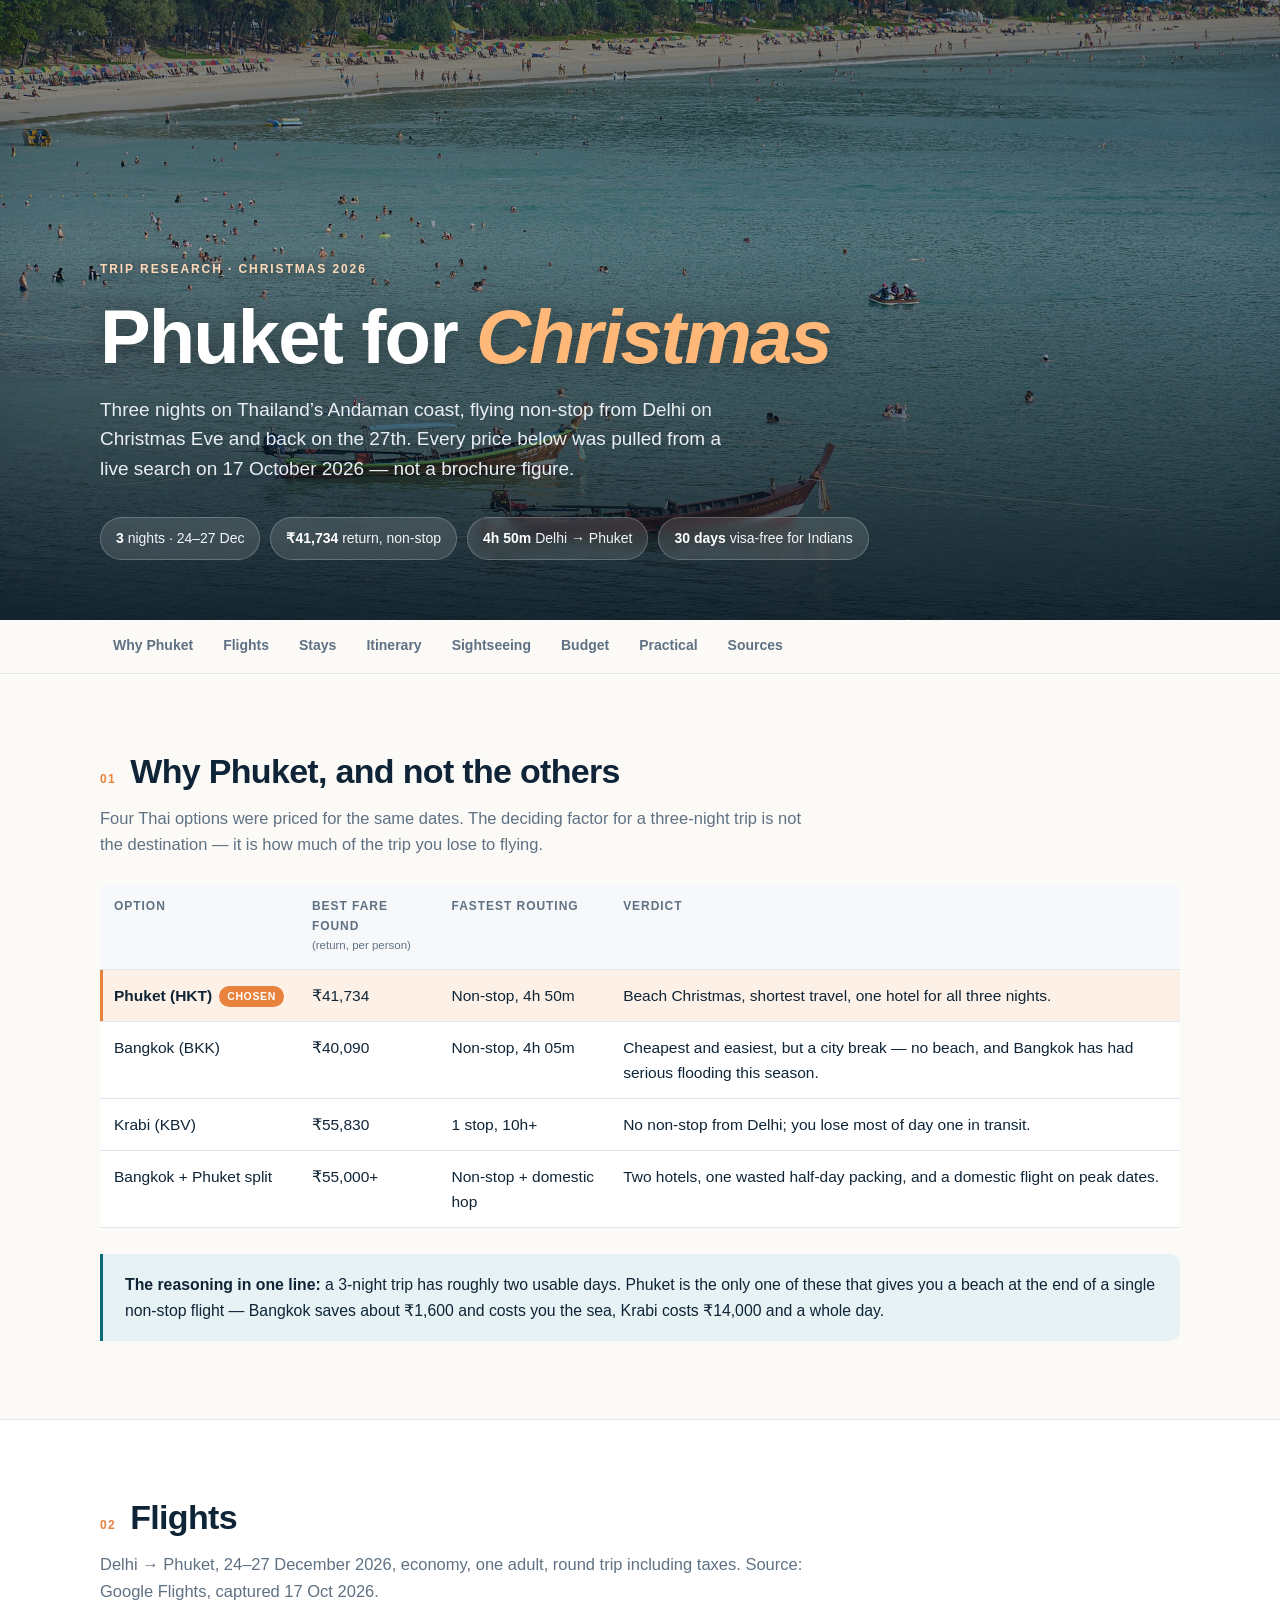
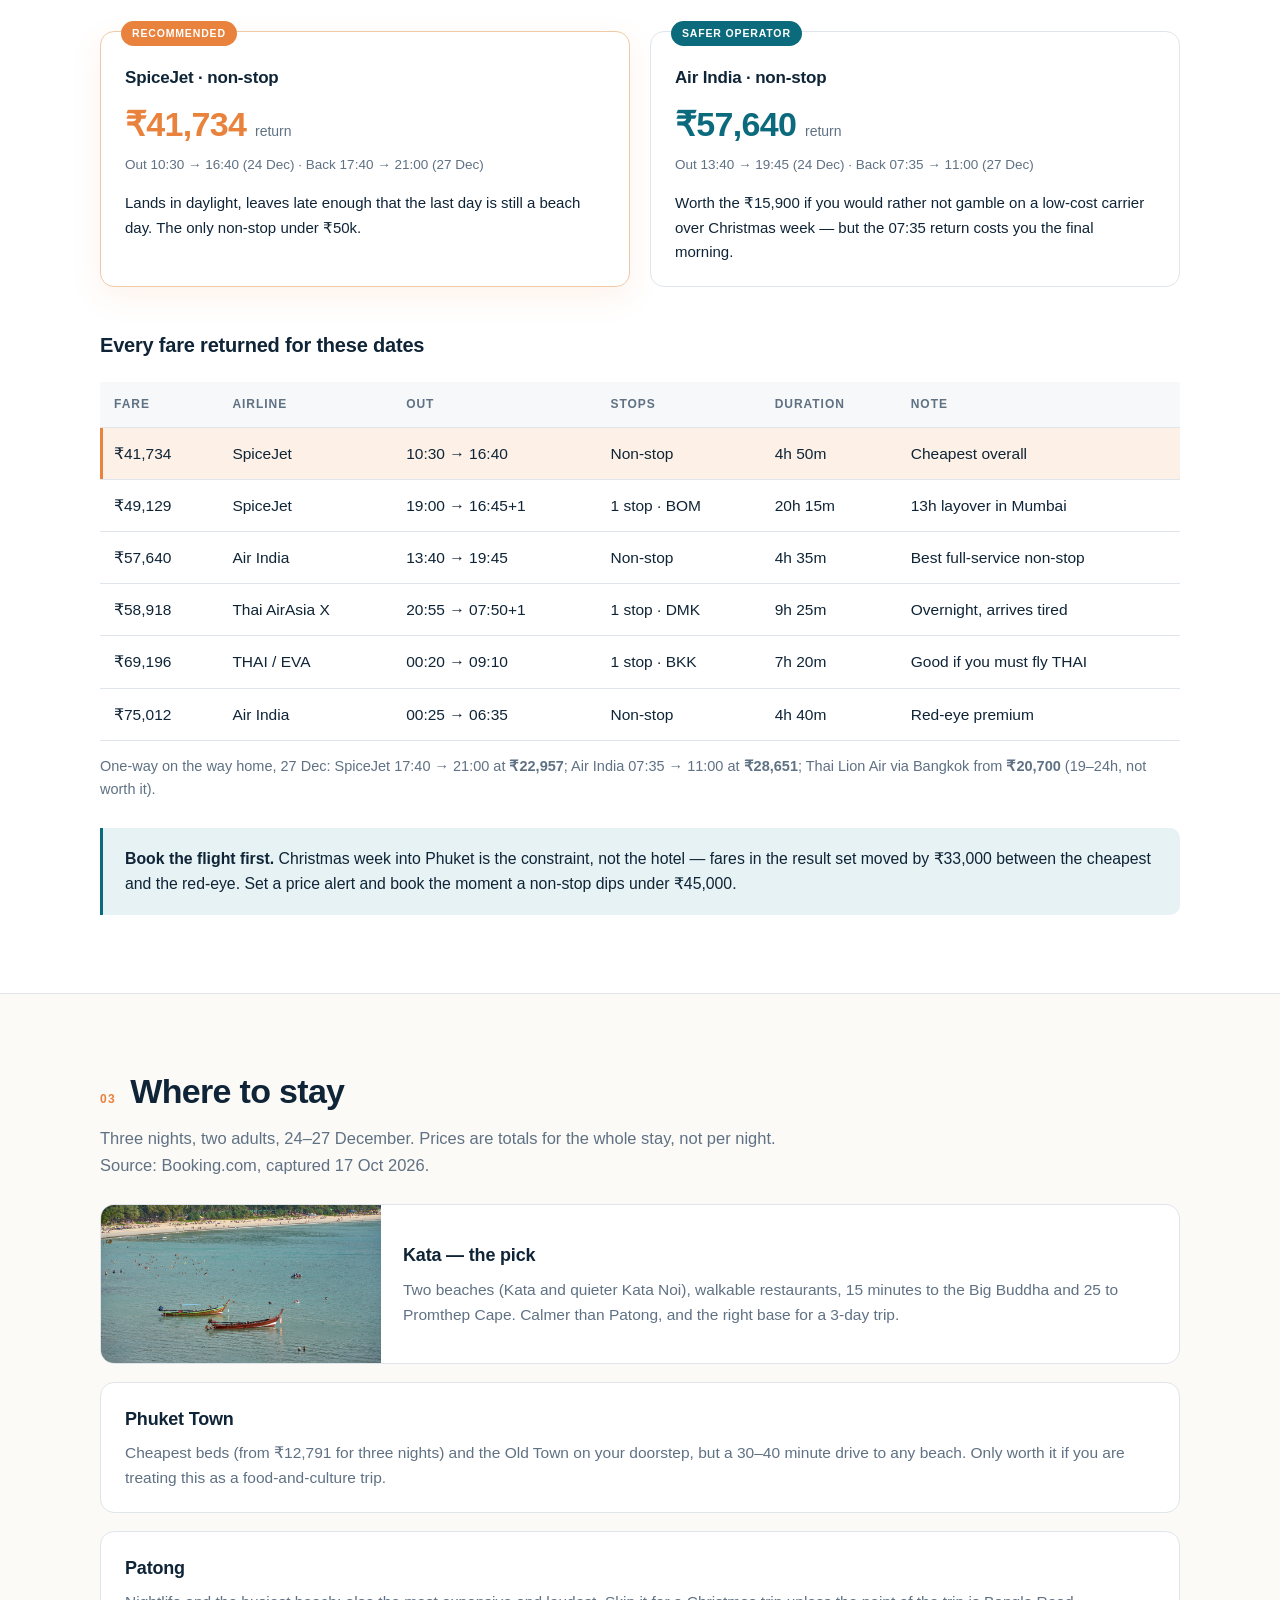
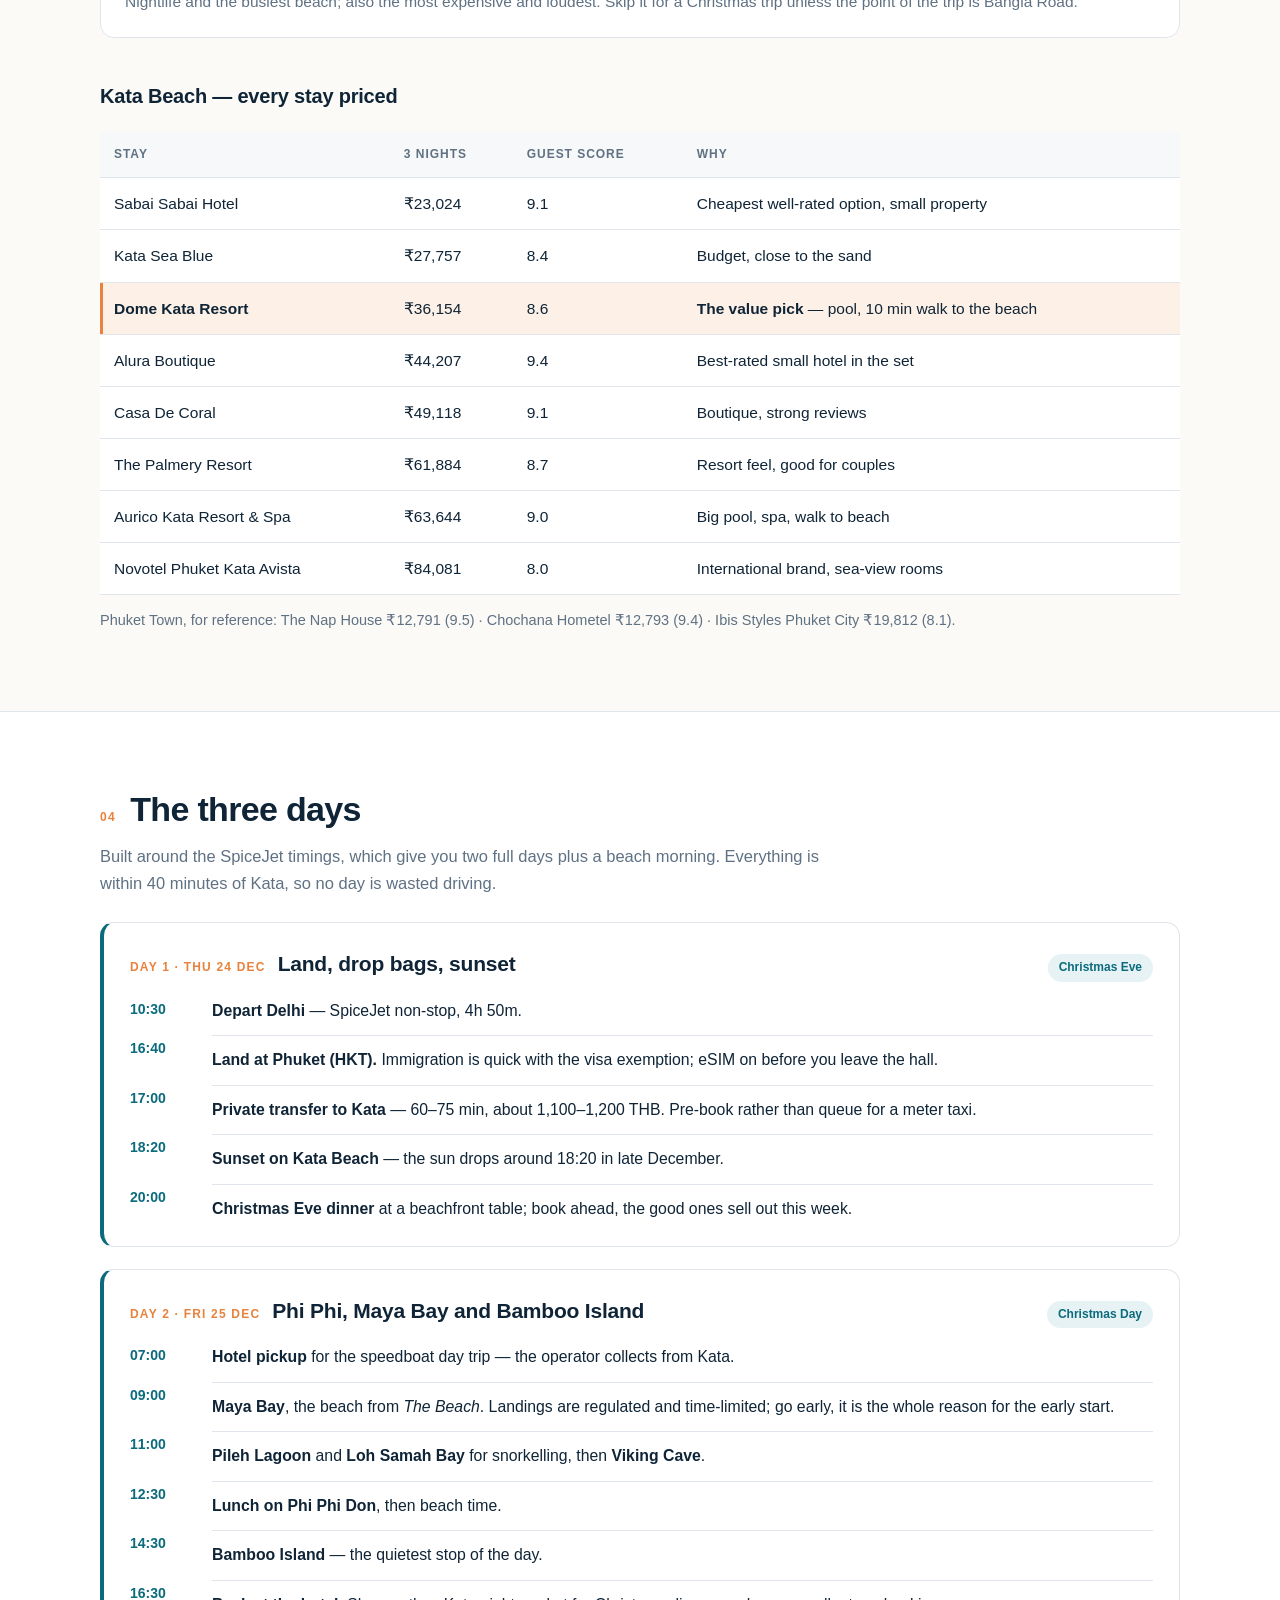
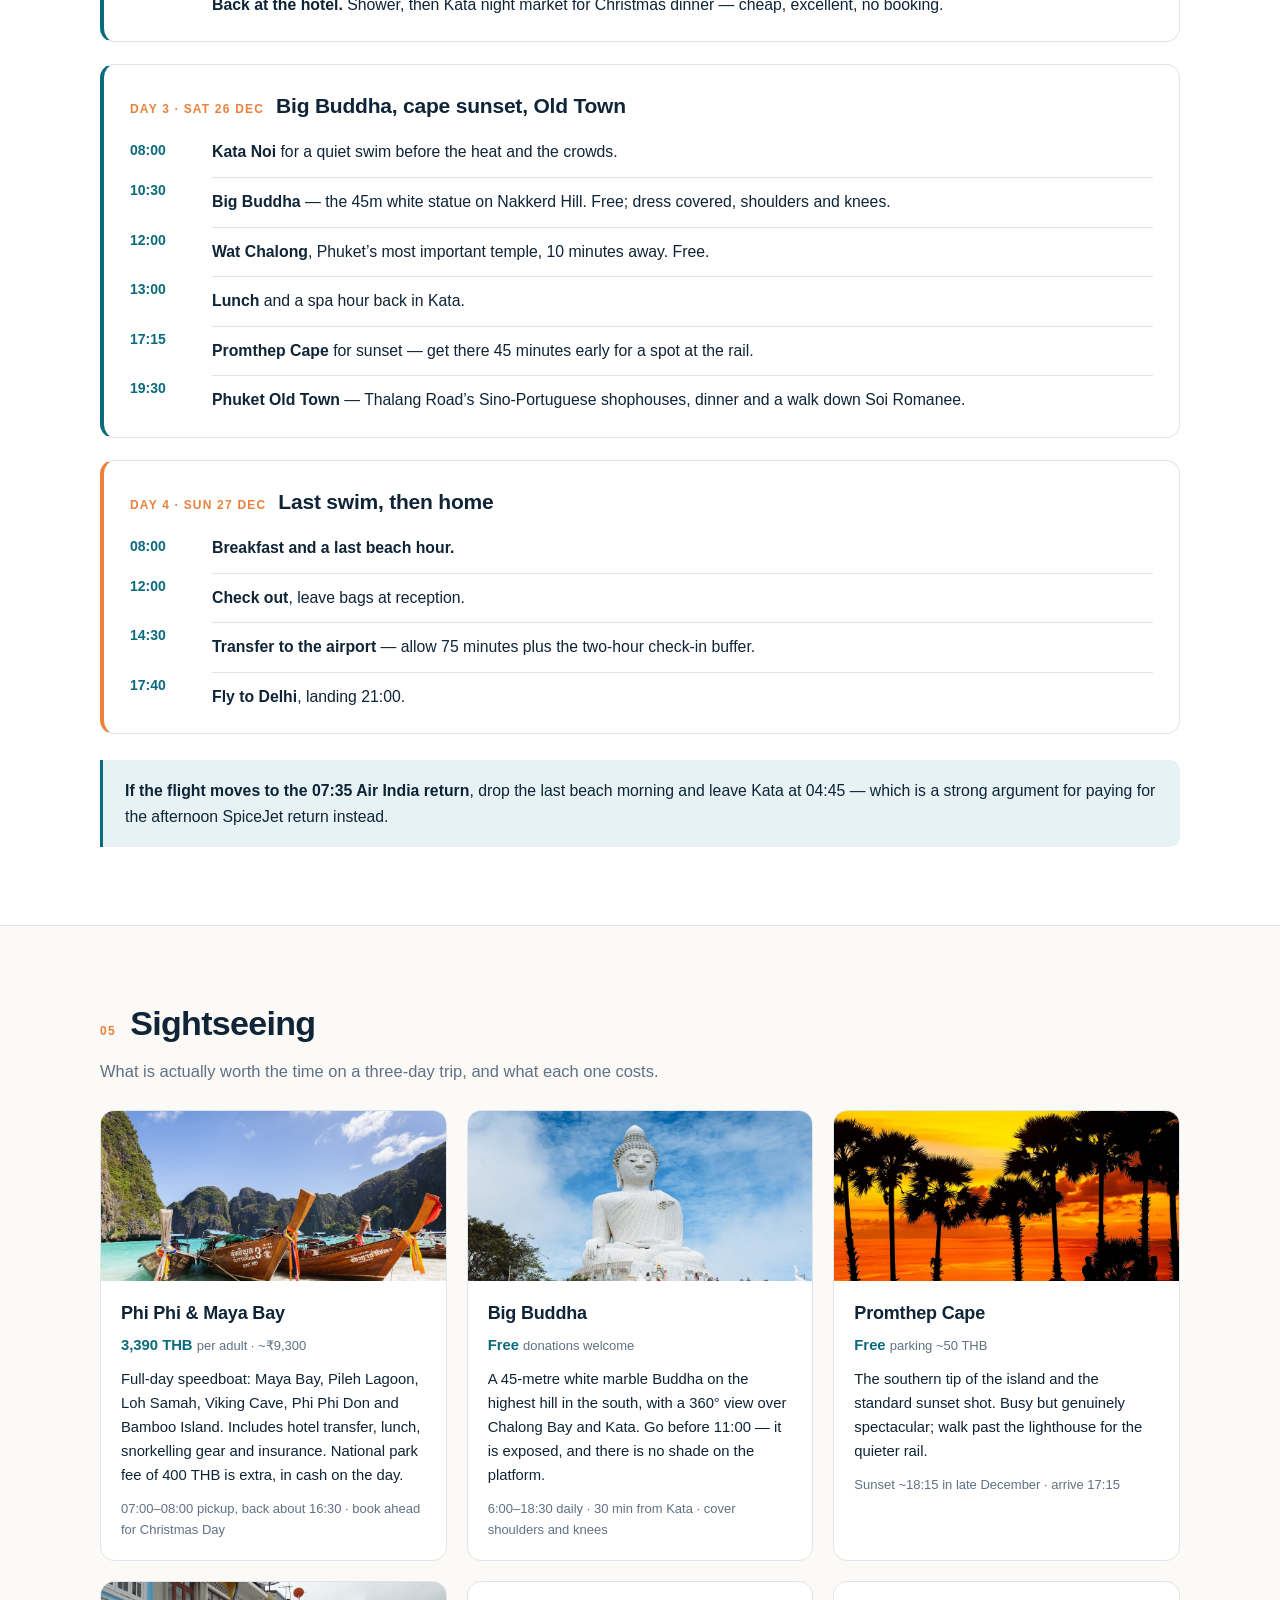
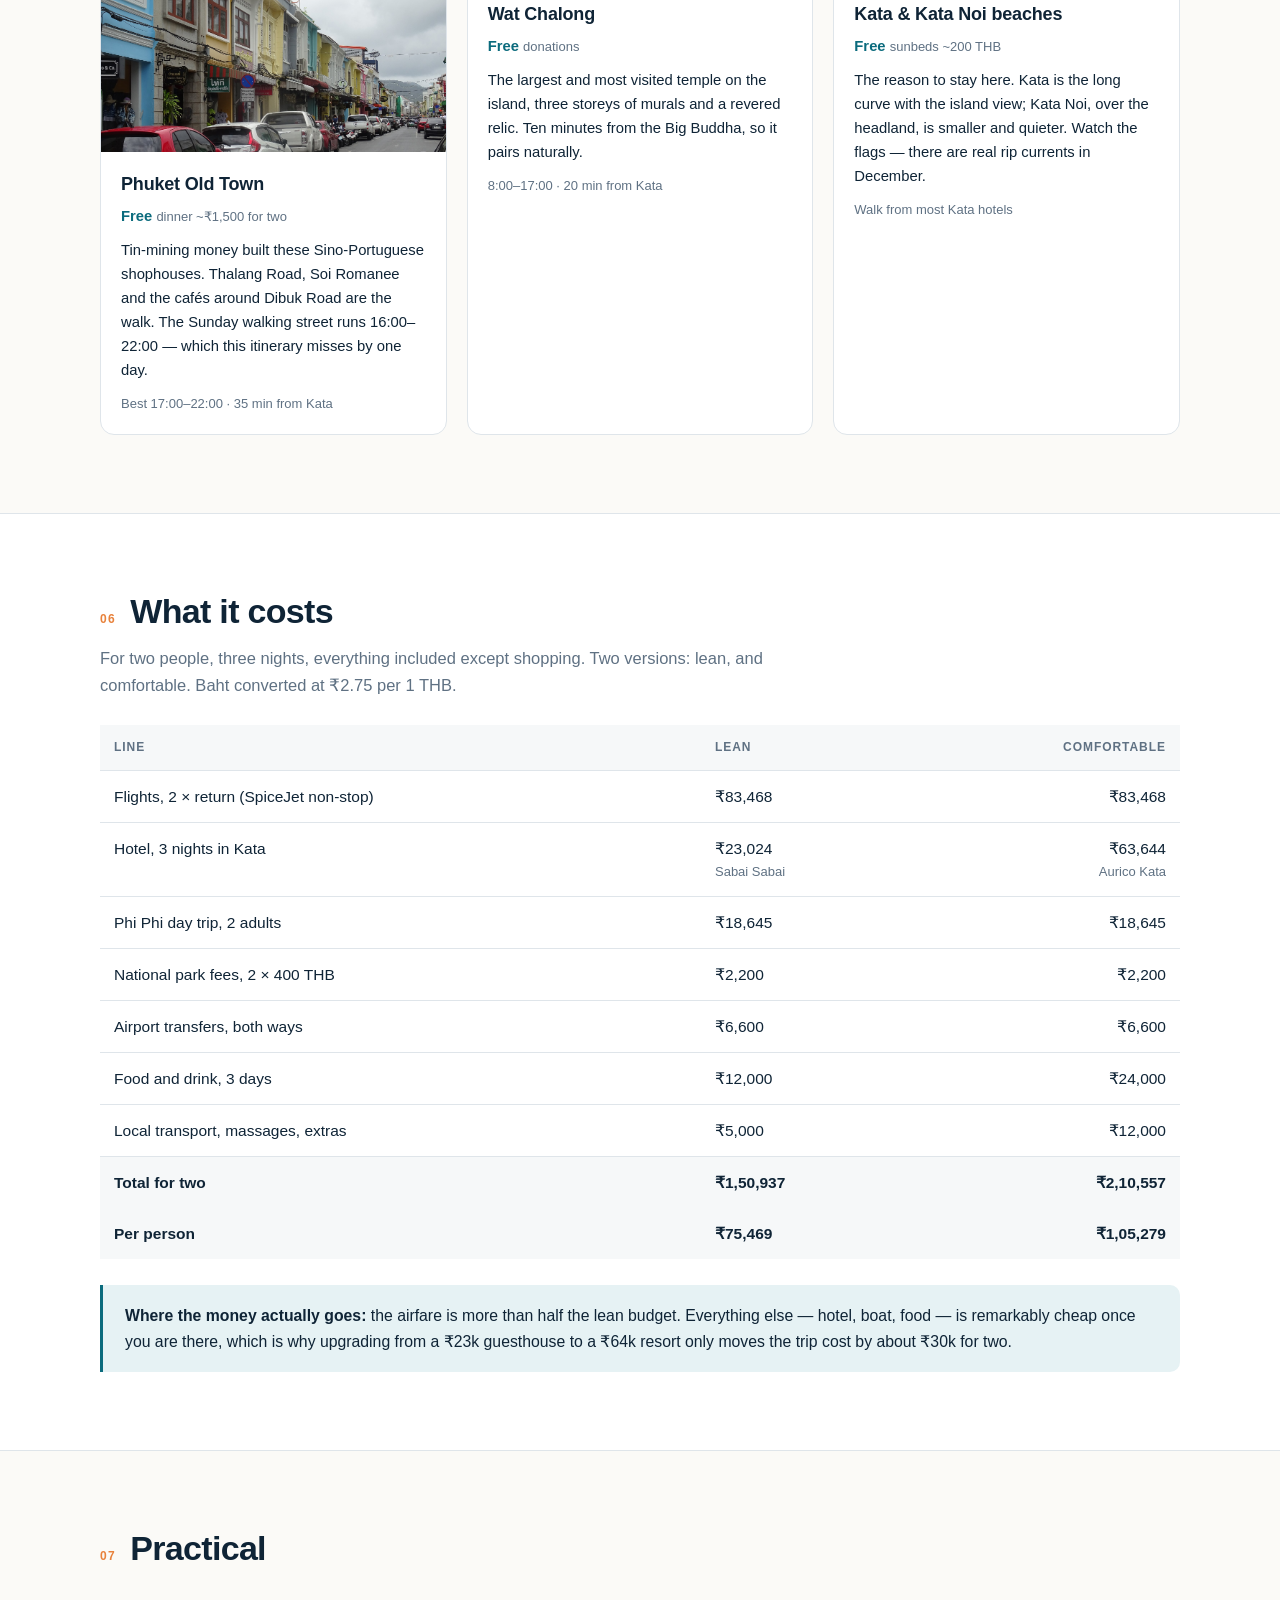
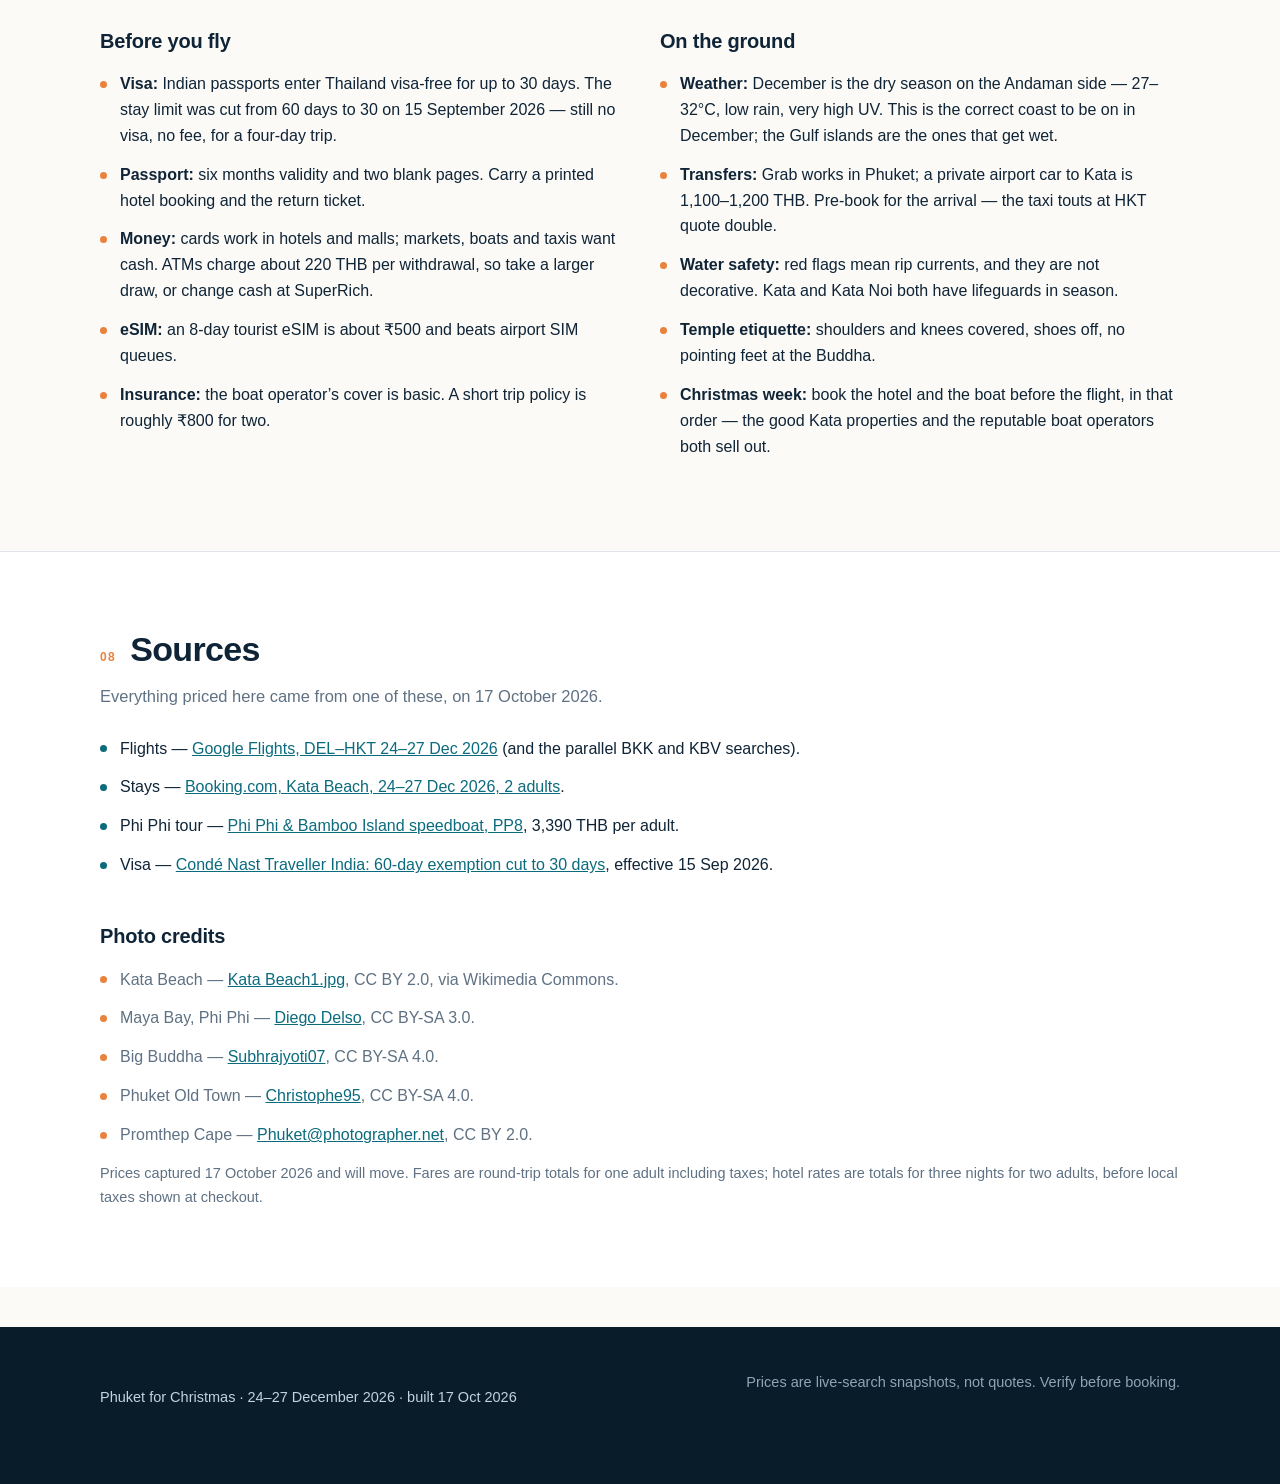
==== index.html @ 9a1f1c53 "Phuket Christmas 2026: itinerary, flights, stays, budget" ====
<!DOCTYPE html>
<html lang="en">
<head>
<meta charset="utf-8" />
<meta name="viewport" content="width=device-width, initial-scale=1" />
<title>Phuket for Christmas &middot; 24&ndash;27 Dec 2026 &middot; from Delhi</title>
<meta name="description" content="A researched 3-night Phuket Christmas trip from Delhi: live flight and hotel prices, a day-by-day itinerary, sightseeing, a real budget and the practical bits." />
<meta property="og:title" content="Phuket for Christmas — 24–27 Dec 2026, from Delhi" />
<meta property="og:description" content="Non-stop flights from ₹41,734, Kata Beach stays from ₹23,024, a 3-day itinerary and a full budget." />
<meta property="og:image" content="images/hero-kata.jpg" />
<meta property="og:type" content="article" />
<link rel="stylesheet" href="styles.css" />
<link rel="icon" href="data:image/svg+xml,<svg xmlns='http://www.w3.org/2000/svg' viewBox='0 0 100 100'><text y='.9em' font-size='90'>&#127796;</text></svg>" />
</head>
<body>

<header class="hero">
  <div class="hero-media">
    <img src="images/hero-kata.jpg" alt="Kata Beach, Phuket, seen from above with longtail boats in turquoise water" />
  </div>
  <div class="wrap hero-inner">
    <p class="eyebrow">Trip research &middot; Christmas 2026</p>
    <h1>Phuket for <em>Christmas</em></h1>
    <p class="lede">
      Three nights on Thailand&rsquo;s Andaman coast, flying non-stop from Delhi on Christmas Eve and back on the 27th.
      Every price below was pulled from a live search on 17&nbsp;October&nbsp;2026 &mdash; not a brochure figure.
    </p>
    <ul class="facts">
      <li><b>3</b> nights &middot; 24&ndash;27 Dec</li>
      <li><b>&#8377;41,734</b> return, non-stop</li>
      <li><b>4h 50m</b> Delhi &rarr; Phuket</li>
      <li><b>30 days</b> visa-free for Indians</li>
    </ul>
  </div>
</header>

<nav class="toc">
  <div class="wrap">
    <a href="#why">Why Phuket</a>
    <a href="#flights">Flights</a>
    <a href="#stays">Stays</a>
    <a href="#itinerary">Itinerary</a>
    <a href="#sights">Sightseeing</a>
    <a href="#budget">Budget</a>
    <a href="#practical">Practical</a>
    <a href="#sources">Sources</a>
  </div>
</nav>

<main>

<!-- 01 WHY -->
<section id="why">
  <div class="wrap">
    <h2><span class="num">01</span> Why Phuket, and not the others</h2>
    <p class="sec-note">
      Four Thai options were priced for the same dates. The deciding factor for a three-night trip is not the
      destination &mdash; it is how much of the trip you lose to flying.
    </p>

    <div class="table-scroll">
      <table class="compare">
        <thead>
          <tr><th>Option</th><th>Best fare found<br><span>(return, per person)</span></th><th>Fastest routing</th><th>Verdict</th></tr>
        </thead>
        <tbody>
          <tr class="pick">
            <td><b>Phuket (HKT)</b><span class="tag">Chosen</span></td>
            <td>&#8377;41,734</td>
            <td>Non-stop, 4h 50m</td>
            <td>Beach Christmas, shortest travel, one hotel for all three nights.</td>
          </tr>
          <tr>
            <td>Bangkok (BKK)</td>
            <td>&#8377;40,090</td>
            <td>Non-stop, 4h 05m</td>
            <td>Cheapest and easiest, but a city break &mdash; no beach, and Bangkok has had serious flooding this season.</td>
          </tr>
          <tr>
            <td>Krabi (KBV)</td>
            <td>&#8377;55,830</td>
            <td>1 stop, 10h+</td>
            <td>No non-stop from Delhi; you lose most of day one in transit.</td>
          </tr>
          <tr>
            <td>Bangkok + Phuket split</td>
            <td>&#8377;55,000+</td>
            <td>Non-stop + domestic hop</td>
            <td>Two hotels, one wasted half-day packing, and a domestic flight on peak dates.</td>
          </tr>
        </tbody>
      </table>
    </div>

    <div class="callout">
      <b>The reasoning in one line:</b> a 3-night trip has roughly two usable days. Phuket is the only one of these
      that gives you a beach at the end of a single non-stop flight &mdash; Bangkok saves about &#8377;1,600 and costs you the sea,
      Krabi costs &#8377;14,000 and a whole day.
    </div>
  </div>
</section>

<!-- 02 FLIGHTS -->
<section id="flights" class="alt">
  <div class="wrap">
    <h2><span class="num">02</span> Flights</h2>
    <p class="sec-note">
      Delhi &rarr; Phuket, 24&ndash;27 December 2026, economy, one adult, round trip including taxes.
      Source: Google Flights, captured 17 Oct 2026.
    </p>

    <div class="picks">
      <article class="pick-card best">
        <span class="badge">Recommended</span>
        <h3>SpiceJet &middot; non-stop</h3>
        <p class="price">&#8377;41,734 <span>return</span></p>
        <p class="fine">Out 10:30 &rarr; 16:40 (24 Dec) &middot; Back 17:40 &rarr; 21:00 (27 Dec)</p>
        <p>Lands in daylight, leaves late enough that the last day is still a beach day. The only non-stop under &#8377;50k.</p>
      </article>
      <article class="pick-card">
        <span class="badge quiet">Safer operator</span>
        <h3>Air India &middot; non-stop</h3>
        <p class="price">&#8377;57,640 <span>return</span></p>
        <p class="fine">Out 13:40 &rarr; 19:45 (24 Dec) &middot; Back 07:35 &rarr; 11:00 (27 Dec)</p>
        <p>Worth the &#8377;15,900 if you would rather not gamble on a low-cost carrier over Christmas week &mdash; but the 07:35 return costs you the final morning.</p>
      </article>
    </div>

    <h3>Every fare returned for these dates</h3>
    <div class="table-scroll">
      <table>
        <thead>
          <tr><th>Fare</th><th>Airline</th><th>Out</th><th>Stops</th><th>Duration</th><th>Note</th></tr>
        </thead>
        <tbody>
          <tr class="pick"><td>&#8377;41,734</td><td>SpiceJet</td><td>10:30 &rarr; 16:40</td><td>Non-stop</td><td>4h 50m</td><td>Cheapest overall</td></tr>
          <tr><td>&#8377;49,129</td><td>SpiceJet</td><td>19:00 &rarr; 16:45+1</td><td>1 stop &middot; BOM</td><td>20h 15m</td><td>13h layover in Mumbai</td></tr>
          <tr><td>&#8377;57,640</td><td>Air India</td><td>13:40 &rarr; 19:45</td><td>Non-stop</td><td>4h 35m</td><td>Best full-service non-stop</td></tr>
          <tr><td>&#8377;58,918</td><td>Thai AirAsia X</td><td>20:55 &rarr; 07:50+1</td><td>1 stop &middot; DMK</td><td>9h 25m</td><td>Overnight, arrives tired</td></tr>
          <tr><td>&#8377;69,196</td><td>THAI / EVA</td><td>00:20 &rarr; 09:10</td><td>1 stop &middot; BKK</td><td>7h 20m</td><td>Good if you must fly THAI</td></tr>
          <tr><td>&#8377;75,012</td><td>Air India</td><td>00:25 &rarr; 06:35</td><td>Non-stop</td><td>4h 40m</td><td>Red-eye premium</td></tr>
        </tbody>
      </table>
    </div>

    <p class="meta">
      One-way on the way home, 27 Dec: SpiceJet 17:40 &rarr; 21:00 at <b>&#8377;22,957</b>; Air India 07:35 &rarr; 11:00 at
      <b>&#8377;28,651</b>; Thai Lion Air via Bangkok from <b>&#8377;20,700</b> (19&ndash;24h, not worth it).
    </p>

    <div class="callout">
      <b>Book the flight first.</b> Christmas week into Phuket is the constraint, not the hotel &mdash; fares in the
      result set moved by &#8377;33,000 between the cheapest and the red-eye. Set a price alert and book the moment a
      non-stop dips under &#8377;45,000.
    </div>
  </div>
</section>

<!-- 03 STAYS -->
<section id="stays">
  <div class="wrap">
    <h2><span class="num">03</span> Where to stay</h2>
    <p class="sec-note">
      Three nights, two adults, 24&ndash;27 December. Prices are totals for the whole stay, not per night.
      Source: Booking.com, captured 17 Oct 2026.
    </p>

    <div class="areas">
      <article class="area">
        <img src="images/kata-bay.jpg" alt="Kata Beach bay with longtail boats" />
        <div>
          <h3>Kata &mdash; the pick</h3>
          <p>Two beaches (Kata and quieter Kata Noi), walkable restaurants, 15 minutes to the Big Buddha and
            25 to Promthep Cape. Calmer than Patong, and the right base for a 3-day trip.</p>
        </div>
      </article>
      <article class="area">
        <div>
          <h3>Phuket Town</h3>
          <p>Cheapest beds (from &#8377;12,791 for three nights) and the Old Town on your doorstep, but a 30&ndash;40 minute
            drive to any beach. Only worth it if you are treating this as a food-and-culture trip.</p>
        </div>
      </article>
      <article class="area">
        <div>
          <h3>Patong</h3>
          <p>Nightlife and the busiest beach; also the most expensive and loudest. Skip it for a Christmas trip
            unless the point of the trip is Bangla Road.</p>
        </div>
      </article>
    </div>

    <h3>Kata Beach &mdash; every stay priced</h3>
    <div class="table-scroll">
      <table>
        <thead><tr><th>Stay</th><th>3 nights</th><th>Guest score</th><th>Why</th></tr></thead>
        <tbody>
          <tr><td>Sabai Sabai Hotel</td><td>&#8377;23,024</td><td>9.1</td><td>Cheapest well-rated option, small property</td></tr>
          <tr><td>Kata Sea Blue</td><td>&#8377;27,757</td><td>8.4</td><td>Budget, close to the sand</td></tr>
          <tr class="pick"><td><b>Dome Kata Resort</b></td><td>&#8377;36,154</td><td>8.6</td><td><b>The value pick</b> &mdash; pool, 10 min walk to the beach</td></tr>
          <tr><td>Alura Boutique</td><td>&#8377;44,207</td><td>9.4</td><td>Best-rated small hotel in the set</td></tr>
          <tr><td>Casa De Coral</td><td>&#8377;49,118</td><td>9.1</td><td>Boutique, strong reviews</td></tr>
          <tr><td>The Palmery Resort</td><td>&#8377;61,884</td><td>8.7</td><td>Resort feel, good for couples</td></tr>
          <tr><td>Aurico Kata Resort &amp; Spa</td><td>&#8377;63,644</td><td>9.0</td><td>Big pool, spa, walk to beach</td></tr>
          <tr><td>Novotel Phuket Kata Avista</td><td>&#8377;84,081</td><td>8.0</td><td>International brand, sea-view rooms</td></tr>
        </tbody>
      </table>
    </div>
    <p class="meta">
      Phuket Town, for reference: The Nap House &#8377;12,791 (9.5) &middot; Chochana Hometel &#8377;12,793 (9.4) &middot;
      Ibis Styles Phuket City &#8377;19,812 (8.1).
    </p>
  </div>
</section>

<!-- 04 ITINERARY -->
<section id="itinerary" class="alt">
  <div class="wrap">
    <h2><span class="num">04</span> The three days</h2>
    <p class="sec-note">
      Built around the SpiceJet timings, which give you two full days plus a beach morning. Everything is
      within 40 minutes of Kata, so no day is wasted driving.
    </p>

    <ol class="days">
      <li class="day">
        <div class="day-head">
          <span class="dow">Day 1 &middot; Thu 24 Dec</span>
          <h3>Land, drop bags, sunset</h3>
          <span class="pill">Christmas Eve</span>
        </div>
        <ul class="timeline">
          <li><time>10:30</time><div><b>Depart Delhi</b> &mdash; SpiceJet non-stop, 4h 50m.</div></li>
          <li><time>16:40</time><div><b>Land at Phuket (HKT).</b> Immigration is quick with the visa exemption; eSIM on before you leave the hall.</div></li>
          <li><time>17:00</time><div><b>Private transfer to Kata</b> &mdash; 60&ndash;75 min, about 1,100&ndash;1,200 THB. Pre-book rather than queue for a meter taxi.</div></li>
          <li><time>18:20</time><div><b>Sunset on Kata Beach</b> &mdash; the sun drops around 18:20 in late December.</div></li>
          <li><time>20:00</time><div><b>Christmas Eve dinner</b> at a beachfront table; book ahead, the good ones sell out this week.</div></li>
        </ul>
      </li>

      <li class="day">
        <div class="day-head">
          <span class="dow">Day 2 &middot; Fri 25 Dec</span>
          <h3>Phi Phi, Maya Bay and Bamboo Island</h3>
          <span class="pill">Christmas Day</span>
        </div>
        <ul class="timeline">
          <li><time>07:00</time><div><b>Hotel pickup</b> for the speedboat day trip &mdash; the operator collects from Kata.</div></li>
          <li><time>09:00</time><div><b>Maya Bay</b>, the beach from <i>The Beach</i>. Landings are regulated and time-limited; go early, it is the whole reason for the early start.</div></li>
          <li><time>11:00</time><div><b>Pileh Lagoon</b> and <b>Loh Samah Bay</b> for snorkelling, then <b>Viking Cave</b>.</div></li>
          <li><time>12:30</time><div><b>Lunch on Phi Phi Don</b>, then beach time.</div></li>
          <li><time>14:30</time><div><b>Bamboo Island</b> &mdash; the quietest stop of the day.</div></li>
          <li><time>16:30</time><div><b>Back at the hotel.</b> Shower, then Kata night market for Christmas dinner &mdash; cheap, excellent, no booking.</div></li>
        </ul>
      </li>

      <li class="day">
        <div class="day-head">
          <span class="dow">Day 3 &middot; Sat 26 Dec</span>
          <h3>Big Buddha, cape sunset, Old Town</h3>
        </div>
        <ul class="timeline">
          <li><time>08:00</time><div><b>Kata Noi</b> for a quiet swim before the heat and the crowds.</div></li>
          <li><time>10:30</time><div><b>Big Buddha</b> &mdash; the 45m white statue on Nakkerd Hill. Free; dress covered, shoulders and knees.</div></li>
          <li><time>12:00</time><div><b>Wat Chalong</b>, Phuket&rsquo;s most important temple, 10 minutes away. Free.</div></li>
          <li><time>13:00</time><div><b>Lunch</b> and a spa hour back in Kata.</div></li>
          <li><time>17:15</time><div><b>Promthep Cape</b> for sunset &mdash; get there 45 minutes early for a spot at the rail.</div></li>
          <li><time>19:30</time><div><b>Phuket Old Town</b> &mdash; Thalang Road&rsquo;s Sino-Portuguese shophouses, dinner and a walk down Soi Romanee.</div></li>
        </ul>
      </li>

      <li class="day last">
        <div class="day-head">
          <span class="dow">Day 4 &middot; Sun 27 Dec</span>
          <h3>Last swim, then home</h3>
        </div>
        <ul class="timeline">
          <li><time>08:00</time><div><b>Breakfast and a last beach hour.</b></div></li>
          <li><time>12:00</time><div><b>Check out</b>, leave bags at reception.</div></li>
          <li><time>14:30</time><div><b>Transfer to the airport</b> &mdash; allow 75 minutes plus the two-hour check-in buffer.</div></li>
          <li><time>17:40</time><div><b>Fly to Delhi</b>, landing 21:00.</div></li>
        </ul>
      </li>
    </ol>

    <div class="callout">
      <b>If the flight moves to the 07:35 Air India return</b>, drop the last beach morning and leave Kata at 04:45 &mdash;
      which is a strong argument for paying for the afternoon SpiceJet return instead.
    </div>
  </div>
</section>

<!-- 05 SIGHTS -->
<section id="sights">
  <div class="wrap">
    <h2><span class="num">05</span> Sightseeing</h2>
    <p class="sec-note">What is actually worth the time on a three-day trip, and what each one costs.</p>

    <div class="cards">
      <article class="card">
        <img src="images/phi-phi.jpg" alt="Longtail boats at Maya Bay, Phi Phi" />
        <div class="card-body">
          <h3>Phi Phi &amp; Maya Bay</h3>
          <p class="cost">3,390 THB <span>per adult &middot; ~&#8377;9,300</span></p>
          <p>Full-day speedboat: Maya Bay, Pileh Lagoon, Loh Samah, Viking Cave, Phi Phi Don and Bamboo Island.
            Includes hotel transfer, lunch, snorkelling gear and insurance. National park fee of 400 THB is extra,
            in cash on the day.</p>
          <p class="fine">07:00&ndash;08:00 pickup, back about 16:30 &middot; book ahead for Christmas Day</p>
        </div>
      </article>

      <article class="card">
        <img src="images/big-buddha.jpg" alt="The white Big Buddha statue above Phuket" />
        <div class="card-body">
          <h3>Big Buddha</h3>
          <p class="cost">Free <span>donations welcome</span></p>
          <p>A 45-metre white marble Buddha on the highest hill in the south, with a 360&deg; view over Chalong Bay
            and Kata. Go before 11:00 &mdash; it is exposed, and there is no shade on the platform.</p>
          <p class="fine">6:00&ndash;18:30 daily &middot; 30 min from Kata &middot; cover shoulders and knees</p>
        </div>
      </article>

      <article class="card">
        <img src="images/promthep.jpg" alt="Sunset silhouettes at Promthep Cape" />
        <div class="card-body">
          <h3>Promthep Cape</h3>
          <p class="cost">Free <span>parking ~50 THB</span></p>
          <p>The southern tip of the island and the standard sunset shot. Busy but genuinely spectacular;
            walk past the lighthouse for the quieter rail.</p>
          <p class="fine">Sunset ~18:15 in late December &middot; arrive 17:15</p>
        </div>
      </article>

      <article class="card">
        <img src="images/old-town.jpg" alt="Sino-Portuguese shophouses on Thalang Road, Phuket Old Town" />
        <div class="card-body">
          <h3>Phuket Old Town</h3>
          <p class="cost">Free <span>dinner ~&#8377;1,500 for two</span></p>
          <p>Tin-mining money built these Sino-Portuguese shophouses. Thalang Road, Soi Romanee and the
            caf&eacute;s around Dibuk Road are the walk. The Sunday walking street runs 16:00&ndash;22:00 &mdash;
            which this itinerary misses by one day.</p>
          <p class="fine">Best 17:00&ndash;22:00 &middot; 35 min from Kata</p>
        </div>
      </article>

      <article class="card">
        <div class="card-body">
          <h3>Wat Chalong</h3>
          <p class="cost">Free <span>donations</span></p>
          <p>The largest and most visited temple on the island, three storeys of murals and a revered relic.
            Ten minutes from the Big Buddha, so it pairs naturally.</p>
          <p class="fine">8:00&ndash;17:00 &middot; 20 min from Kata</p>
        </div>
      </article>

      <article class="card">
        <div class="card-body">
          <h3>Kata &amp; Kata Noi beaches</h3>
          <p class="cost">Free <span>sunbeds ~200 THB</span></p>
          <p>The reason to stay here. Kata is the long curve with the island view; Kata Noi, over the headland,
            is smaller and quieter. Watch the flags &mdash; there are real rip currents in December.</p>
          <p class="fine">Walk from most Kata hotels</p>
        </div>
      </article>
    </div>
  </div>
</section>

<!-- 06 BUDGET -->
<section id="budget" class="alt">
  <div class="wrap">
    <h2><span class="num">06</span> What it costs</h2>
    <p class="sec-note">
      For two people, three nights, everything included except shopping. Two versions: lean, and comfortable.
      Baht converted at &#8377;2.75 per 1 THB.
    </p>

    <div class="table-scroll">
      <table class="budget">
        <thead><tr><th>Line</th><th>Lean</th><th>Comfortable</th></tr></thead>
        <tbody>
          <tr><td>Flights, 2 &times; return (SpiceJet non-stop)</td><td>&#8377;83,468</td><td>&#8377;83,468</td></tr>
          <tr><td>Hotel, 3 nights in Kata</td><td>&#8377;23,024 <span class="mut">Sabai Sabai</span></td><td>&#8377;63,644 <span class="mut">Aurico Kata</span></td></tr>
          <tr><td>Phi Phi day trip, 2 adults</td><td>&#8377;18,645</td><td>&#8377;18,645</td></tr>
          <tr><td>National park fees, 2 &times; 400 THB</td><td>&#8377;2,200</td><td>&#8377;2,200</td></tr>
          <tr><td>Airport transfers, both ways</td><td>&#8377;6,600</td><td>&#8377;6,600</td></tr>
          <tr><td>Food and drink, 3 days</td><td>&#8377;12,000</td><td>&#8377;24,000</td></tr>
          <tr><td>Local transport, massages, extras</td><td>&#8377;5,000</td><td>&#8377;12,000</td></tr>
          <tr class="total"><td>Total for two</td><td>&#8377;1,50,937</td><td>&#8377;2,10,557</td></tr>
          <tr class="total"><td>Per person</td><td>&#8377;75,469</td><td>&#8377;1,05,279</td></tr>
        </tbody>
      </table>
    </div>

    <div class="callout">
      <b>Where the money actually goes:</b> the airfare is more than half the lean budget. Everything else &mdash;
      hotel, boat, food &mdash; is remarkably cheap once you are there, which is why upgrading from a
      &#8377;23k guesthouse to a &#8377;64k resort only moves the trip cost by about &#8377;30k for two.
    </div>
  </div>
</section>

<!-- 07 PRACTICAL -->
<section id="practical">
  <div class="wrap">
    <h2><span class="num">07</span> Practical</h2>

    <div class="cols">
      <div class="col">
        <h3>Before you fly</h3>
        <ul class="clean">
          <li><b>Visa:</b> Indian passports enter Thailand visa-free for up to 30 days. The stay limit was cut from
            60 days to 30 on 15 September 2026 &mdash; still no visa, no fee, for a four-day trip.</li>
          <li><b>Passport:</b> six months validity and two blank pages. Carry a printed hotel booking and the return ticket.</li>
          <li><b>Money:</b> cards work in hotels and malls; markets, boats and taxis want cash. ATMs charge
            about 220 THB per withdrawal, so take a larger draw, or change cash at SuperRich.</li>
          <li><b>eSIM:</b> an 8-day tourist eSIM is about &#8377;500 and beats airport SIM queues.</li>
          <li><b>Insurance:</b> the boat operator&rsquo;s cover is basic. A short trip policy is roughly &#8377;800 for two.</li>
        </ul>
      </div>
      <div class="col">
        <h3>On the ground</h3>
        <ul class="clean">
          <li><b>Weather:</b> December is the dry season on the Andaman side &mdash; 27&ndash;32&deg;C, low rain, very high UV.
            This is the correct coast to be on in December; the Gulf islands are the ones that get wet.</li>
          <li><b>Transfers:</b> Grab works in Phuket; a private airport car to Kata is 1,100&ndash;1,200 THB. Pre-book for the
            arrival &mdash; the taxi touts at HKT quote double.</li>
          <li><b>Water safety:</b> red flags mean rip currents, and they are not decorative. Kata and Kata Noi both
            have lifeguards in season.</li>
          <li><b>Temple etiquette:</b> shoulders and knees covered, shoes off, no pointing feet at the Buddha.</li>
          <li><b>Christmas week:</b> book the hotel and the boat before the flight, in that order &mdash; the good Kata
            properties and the reputable boat operators both sell out.</li>
        </ul>
      </div>
    </div>
  </div>
</section>

<!-- 08 SOURCES -->
<section id="sources" class="alt">
  <div class="wrap">
    <h2><span class="num">08</span> Sources</h2>
    <p class="sec-note">Everything priced here came from one of these, on 17 October 2026.</p>
    <ul class="clean links">
      <li>Flights &mdash; <a href="https://www.google.com/travel/flights?q=Flights%20to%20HKT%20from%20DEL%20on%202026-12-24%20through%202026-12-27">Google Flights, DEL&ndash;HKT 24&ndash;27 Dec 2026</a> (and the parallel BKK and KBV searches).</li>
      <li>Stays &mdash; <a href="https://www.booking.com/searchresults.html?ss=Kata+Beach%2C+Phuket&checkin=2026-12-24&checkout=2026-12-27&group_adults=2&no_rooms=1&selected_currency=INR">Booking.com, Kata Beach, 24&ndash;27 Dec 2026, 2 adults</a>.</li>
      <li>Phi Phi tour &mdash; <a href="https://lovephukettours.com/phi-phi-island-and-bamboo-island-tour-by-speed-boat">Phi Phi &amp; Bamboo Island speedboat, PP8</a>, 3,390 THB per adult.</li>
      <li>Visa &mdash; <a href="https://www.cntraveller.in/story/indians-can-no-longer-stay-visa-free-in-thailand-for-60-days/">Cond&eacute; Nast Traveller India: 60-day exemption cut to 30 days</a>, effective 15 Sep 2026.</li>
    </ul>

    <h3>Photo credits</h3>
    <ul class="clean credits">
      <li>Kata Beach &mdash; <a href="https://commons.wikimedia.org/wiki/File:Kata_Beach1.jpg">Kata Beach1.jpg</a>, CC BY 2.0, via Wikimedia Commons.</li>
      <li>Maya Bay, Phi Phi &mdash; <a href="https://commons.wikimedia.org/wiki/File:Playa_Maya,_Ko_Phi_Phi,_Tailandia,_2013-08-19,_DD_13.JPG">Diego Delso</a>, CC BY-SA 3.0.</li>
      <li>Big Buddha &mdash; <a href="https://commons.wikimedia.org/wiki/File:The_Big_Buddha,_Phuket.jpg">Subhrajyoti07</a>, CC BY-SA 4.0.</li>
      <li>Phuket Old Town &mdash; <a href="https://commons.wikimedia.org/wiki/File:Thalang_Road,_Old_Phuket_Town.jpg">Christophe95</a>, CC BY-SA 4.0.</li>
      <li>Promthep Cape &mdash; <a href="https://commons.wikimedia.org/wiki/File:Beautiful_Sunset_on_Promthep_Cape,_Phuket_island,_Thailand.jpg">Phuket@photographer.net</a>, CC BY 2.0.</li>
    </ul>

    <p class="meta">
      Prices captured 17 October 2026 and will move. Fares are round-trip totals for one adult including taxes;
      hotel rates are totals for three nights for two adults, before local taxes shown at checkout.
    </p>
  </div>
</section>

</main>

<footer>
  <div class="wrap">
    <p>Phuket for Christmas &middot; 24&ndash;27 December 2026 &middot; built 17 Oct 2026</p>
    <p class="fine">Prices are live-search snapshots, not quotes. Verify before booking.</p>
  </div>
</footer>

</body>
</html>
---- styles.css ----
/* Phuket for Christmas — 24–27 Dec 2026 */

:root{
  --ink:#0f2436;
  --deep:#081c2a;
  --sea:#0b6b7d;
  --sea-soft:#e6f2f4;
  --sun:#e8823c;
  --sun-soft:#fdf1e7;
  --paper:#fbfaf7;
  --muted:#5f7183;
  --line:#dfe5ea;
  --radius:14px;
  --wrap:1080px;
}

*{box-sizing:border-box}

html{scroll-behavior:smooth}

body{
  margin:0;
  background:var(--paper);
  color:var(--ink);
  font-family:-apple-system,BlinkMacSystemFont,"Segoe UI",Inter,Helvetica,Arial,sans-serif;
  font-size:17px;
  line-height:1.62;
  -webkit-font-smoothing:antialiased;
}

.wrap{width:min(var(--wrap),calc(100% - 48px));margin:0 auto}

/* ---------- hero ---------- */
.hero{position:relative;color:#fff;overflow:hidden;background:var(--deep)}
.hero-media{position:absolute;inset:0}
.hero-media img{width:100%;height:100%;object-fit:cover;object-position:center 28%}
.hero-media::after{
  content:"";position:absolute;inset:0;
  background:linear-gradient(180deg,rgba(6,22,34,.55) 0%,rgba(6,22,34,.35) 40%,rgba(6,22,34,.88) 100%);
}
.hero-inner{position:relative;padding:120px 0 60px;min-height:clamp(430px,72vh,620px);display:flex;flex-direction:column;justify-content:flex-end;max-width:var(--wrap)}
.eyebrow{
  margin:0 0 18px;font-size:12px;letter-spacing:.16em;text-transform:uppercase;
  color:#ffd9b8;font-weight:600;text-shadow:0 1px 12px rgba(0,0,0,.55);
}
.hero h1{
  margin:0;font-size:clamp(42px,7vw,76px);line-height:1.02;letter-spacing:-.025em;
  font-weight:700;text-shadow:0 2px 24px rgba(0,0,0,.35);
}
.hero h1 em{font-style:italic;color:#ffb877}
.lede{
  margin:20px 0 0;max-width:640px;font-size:19px;line-height:1.55;color:#e8eef3;
}
.facts{
  list-style:none;display:flex;flex-wrap:wrap;gap:10px;margin:34px 0 0;padding:0;
}
.facts li{
  background:rgba(255,255,255,.12);border:1px solid rgba(255,255,255,.22);
  padding:9px 15px;border-radius:999px;font-size:14px;color:#f2f6f9;
  backdrop-filter:blur(4px);
}
.facts b{color:#fff}

/* ---------- nav ---------- */
.toc{
  position:sticky;top:0;z-index:20;background:rgba(251,250,247,.93);
  border-bottom:1px solid var(--line);backdrop-filter:saturate(1.4) blur(10px);
}
.toc .wrap{display:flex;gap:4px;overflow-x:auto;padding:0;scrollbar-width:none}
.toc .wrap::-webkit-scrollbar{display:none}
.toc a{
  display:block;padding:14px 13px;font-size:14px;font-weight:600;color:var(--muted);
  text-decoration:none;white-space:nowrap;border-bottom:2px solid transparent;
}
.toc a:hover{color:var(--sea);border-bottom-color:var(--sea)}

/* ---------- sections ---------- */
main{padding:0 0 40px}
section{padding:78px 0;border-bottom:1px solid var(--line);scroll-margin-top:52px}
section.alt{background:#fff}
section:last-of-type{border-bottom:0}

h2{
  display:flex;align-items:baseline;gap:14px;
  margin:0 0 14px;font-size:clamp(26px,3.4vw,34px);letter-spacing:-.02em;line-height:1.15;
}
h2 .num{
  font-size:12px;letter-spacing:.12em;color:var(--sun);font-weight:700;
  padding-top:2px;font-variant-numeric:tabular-nums;
}
h3{margin:42px 0 14px;font-size:20px;letter-spacing:-.01em}

.sec-note{max-width:720px;margin:0 0 26px;color:var(--muted);font-size:16.5px}

/* ---------- tables ---------- */
.table-scroll{overflow-x:auto;margin:20px 0 8px;-webkit-overflow-scrolling:touch}
table{width:100%;border-collapse:collapse;font-size:15.5px;background:#fff;min-width:560px}
section.alt table{background:#fff}
th,td{padding:13px 14px;text-align:left;border-bottom:1px solid var(--line);vertical-align:top}
th{font-size:12px;letter-spacing:.08em;text-transform:uppercase;color:var(--muted);font-weight:700;background:#f6f8f9}
th span{text-transform:none;letter-spacing:0;font-weight:500;font-size:11.5px}
tr.pick td{background:var(--sun-soft)}
tr.pick td:first-child{box-shadow:inset 3px 0 0 var(--sun)}
.compare td:first-child{white-space:nowrap}
.tag{
  display:inline-block;margin-left:7px;padding:2px 8px;border-radius:999px;
  background:var(--sun);color:#fff;font-size:10.5px;font-weight:700;
  letter-spacing:.06em;text-transform:uppercase;vertical-align:middle;
}
table.budget td:last-child,table.budget th:last-child{text-align:right}
table.budget tr.total td{font-weight:700;background:#f6f8f9;border-bottom:0}
table.budget .mut{display:block;color:var(--muted);font-size:13px;font-weight:400}
.meta{color:var(--muted);font-size:14.5px;margin:14px 0 0}

/* ---------- flight picks ---------- */
.picks{display:grid;grid-template-columns:1fr 1fr;gap:20px;margin:26px 0 8px}
.pick-card{
  position:relative;background:#fff;border:1px solid var(--line);border-radius:var(--radius);
  padding:26px 24px 22px;
}
.pick-card.best{border-color:#f0c9a6;box-shadow:0 10px 30px rgba(232,130,60,.10)}
.badge{
  position:absolute;top:-11px;left:20px;background:var(--sun);color:#fff;
  font-size:10.5px;font-weight:700;letter-spacing:.08em;text-transform:uppercase;
  padding:4px 11px;border-radius:999px;
}
.badge.quiet{background:var(--sea)}
.pick-card h3{margin:6px 0 6px;font-size:17px}
.price{margin:0;font-size:34px;font-weight:700;letter-spacing:-.02em;color:var(--sea)}
.pick-card.best .price{color:var(--sun)}
.price span{font-size:14px;font-weight:500;color:var(--muted);letter-spacing:0}
.pick-card .fine{font-size:13.5px;color:var(--muted);margin:2px 0 10px}
.pick-card p:last-child{margin-bottom:0;font-size:15px}

/* ---------- area strips ---------- */
.areas{display:grid;gap:18px;margin:26px 0 10px}
.area{
  display:grid;grid-template-columns:280px 1fr;gap:22px;align-items:center;
  background:#fff;border:1px solid var(--line);border-radius:var(--radius);overflow:hidden;
}
.area:not(:has(img)){grid-template-columns:1fr;padding:22px 24px}
.area img{width:100%;height:100%;object-fit:cover;display:block;min-height:150px}
.area div{padding:18px 24px 18px 0}
.area:not(:has(img)) div{padding:0}
.area h3{margin:0 0 6px;font-size:18px}
.area p{margin:0;color:var(--muted);font-size:15.5px}

/* ---------- sightseeing cards ---------- */
.cards{display:grid;grid-template-columns:repeat(3,1fr);gap:20px;margin-top:26px}
.card{
  background:#fff;border:1px solid var(--line);border-radius:var(--radius);overflow:hidden;
  display:flex;flex-direction:column;
}
.card img{width:100%;height:170px;object-fit:cover;display:block}
.card-body{padding:18px 20px 20px;flex:1}
.card h3{margin:0 0 6px;font-size:18px}
.cost{
  margin:0 0 10px;font-weight:700;color:var(--sea);font-size:15px;
}
.cost span{font-weight:500;color:var(--muted);font-size:13px}
.card p{font-size:14.8px;margin:0 0 10px}
.card .fine{font-size:13px;color:var(--muted);margin:0}

/* ---------- itinerary ---------- */
.days{list-style:none;margin:26px 0 0;padding:0;display:grid;gap:22px}
.day{
  background:#fff;border:1px solid var(--line);border-radius:var(--radius);
  padding:24px 26px 8px;border-left:4px solid var(--sea);
}
.day.last{border-left-color:var(--sun)}
.day-head{display:flex;flex-wrap:wrap;align-items:baseline;gap:12px;margin-bottom:6px}
.dow{font-size:12px;font-weight:700;letter-spacing:.1em;text-transform:uppercase;color:var(--sun)}
.day-head h3{margin:0;font-size:21px}
.pill{
  margin-left:auto;background:var(--sea-soft);color:var(--sea);
  font-size:12px;font-weight:700;padding:4px 11px;border-radius:999px;
}
.timeline{list-style:none;margin:14px 0 16px;padding:0;display:grid;gap:12px}
.timeline li{display:grid;grid-template-columns:66px 1fr;gap:16px;align-items:start}
.timeline time{
  font-variant-numeric:tabular-nums;font-weight:700;font-size:14px;color:var(--sea);
  padding-top:2px;
}
.timeline div{font-size:15.8px;border-top:1px solid var(--line);padding-top:11px}
.timeline li:first-child div{border-top:0;padding-top:2px}

/* ---------- practical ---------- */
.cols{display:grid;grid-template-columns:1fr 1fr;gap:40px}
ul.clean{list-style:none;margin:0;padding:0}
ul.clean li{
  position:relative;padding-left:20px;margin-bottom:13px;font-size:16px;
}
ul.clean li::before{
  content:"";position:absolute;left:0;top:.62em;width:7px;height:7px;border-radius:50%;
  background:var(--sun);
}
ul.links li::before{background:var(--sea)}
ul.clean a{color:var(--sea)}
.credits li{font-size:14.5px;color:var(--muted)}

/* ---------- callout ---------- */
.callout{
  margin:26px 0 0;padding:18px 22px;background:var(--sea-soft);
  border-left:3px solid var(--sea);border-radius:0 10px 10px 0;font-size:15.8px;
}

/* ---------- footer ---------- */
footer{padding:44px 0 60px;background:var(--deep);color:#c3d2dd;font-size:14.5px}
footer .wrap{display:flex;flex-wrap:wrap;justify-content:space-between;gap:10px}
footer .fine{color:#8fa5b5;margin:0}

/* ---------- responsive ---------- */
@media (max-width:860px){
  body{font-size:16px}
  .picks,.cards,.cols{grid-template-columns:1fr}
  .area{grid-template-columns:1fr}
  .area img{height:190px}
  .area div{padding:16px 20px 20px}
  .hero-inner{padding:80px 0 44px}
  section{padding:58px 0}
  .timeline li{grid-template-columns:56px 1fr;gap:12px}
}
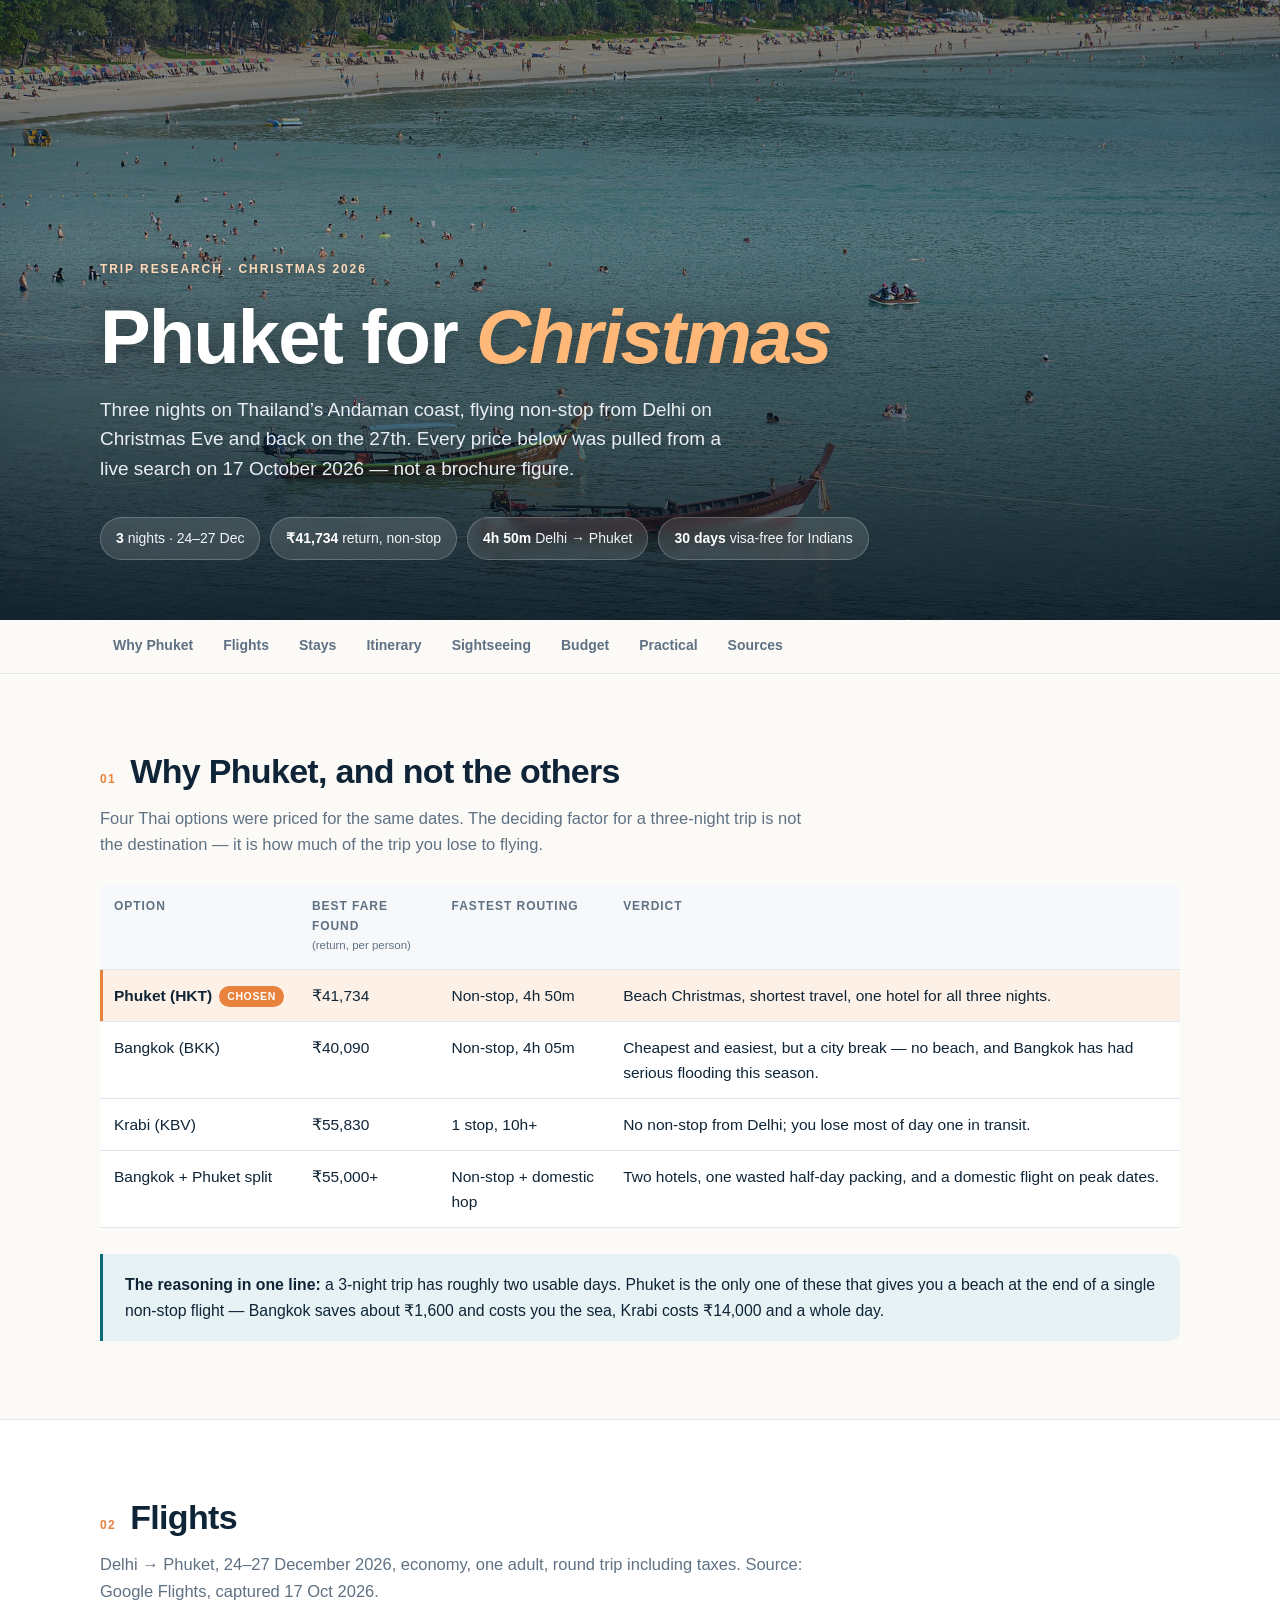
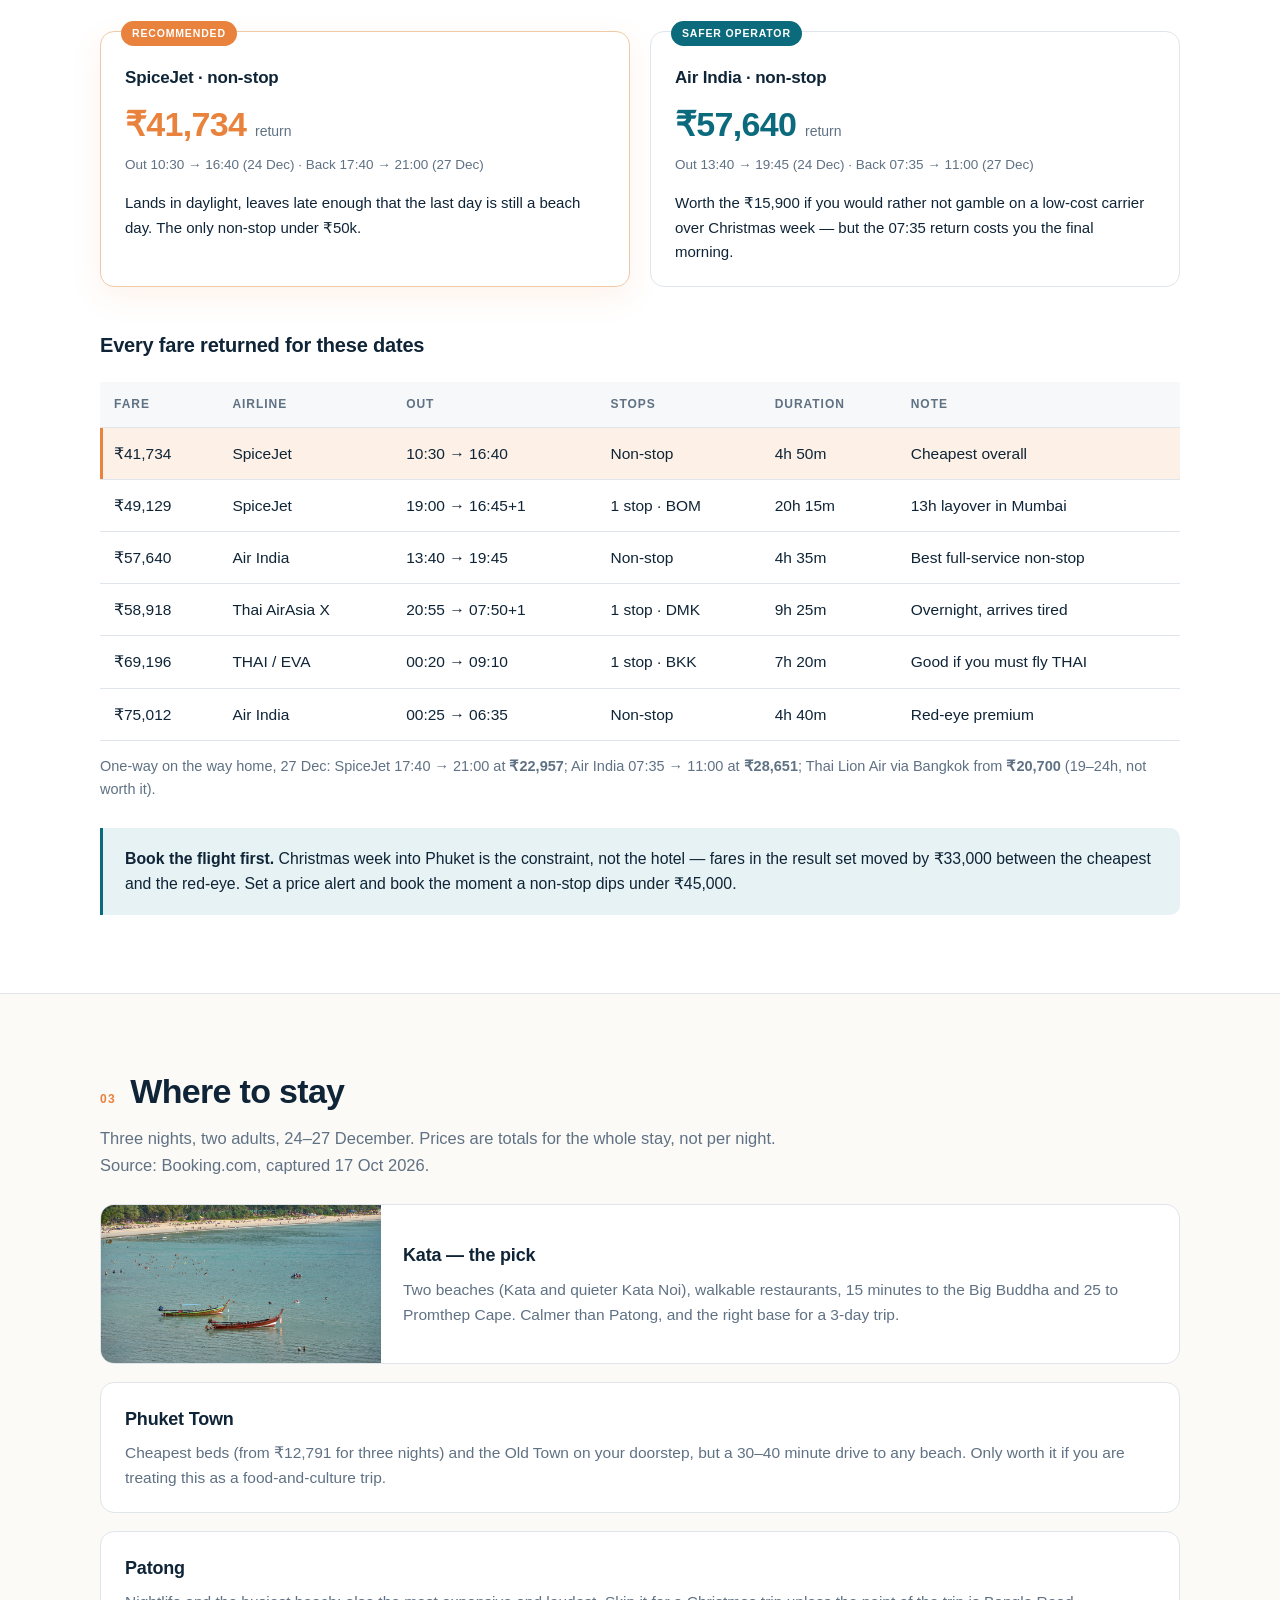
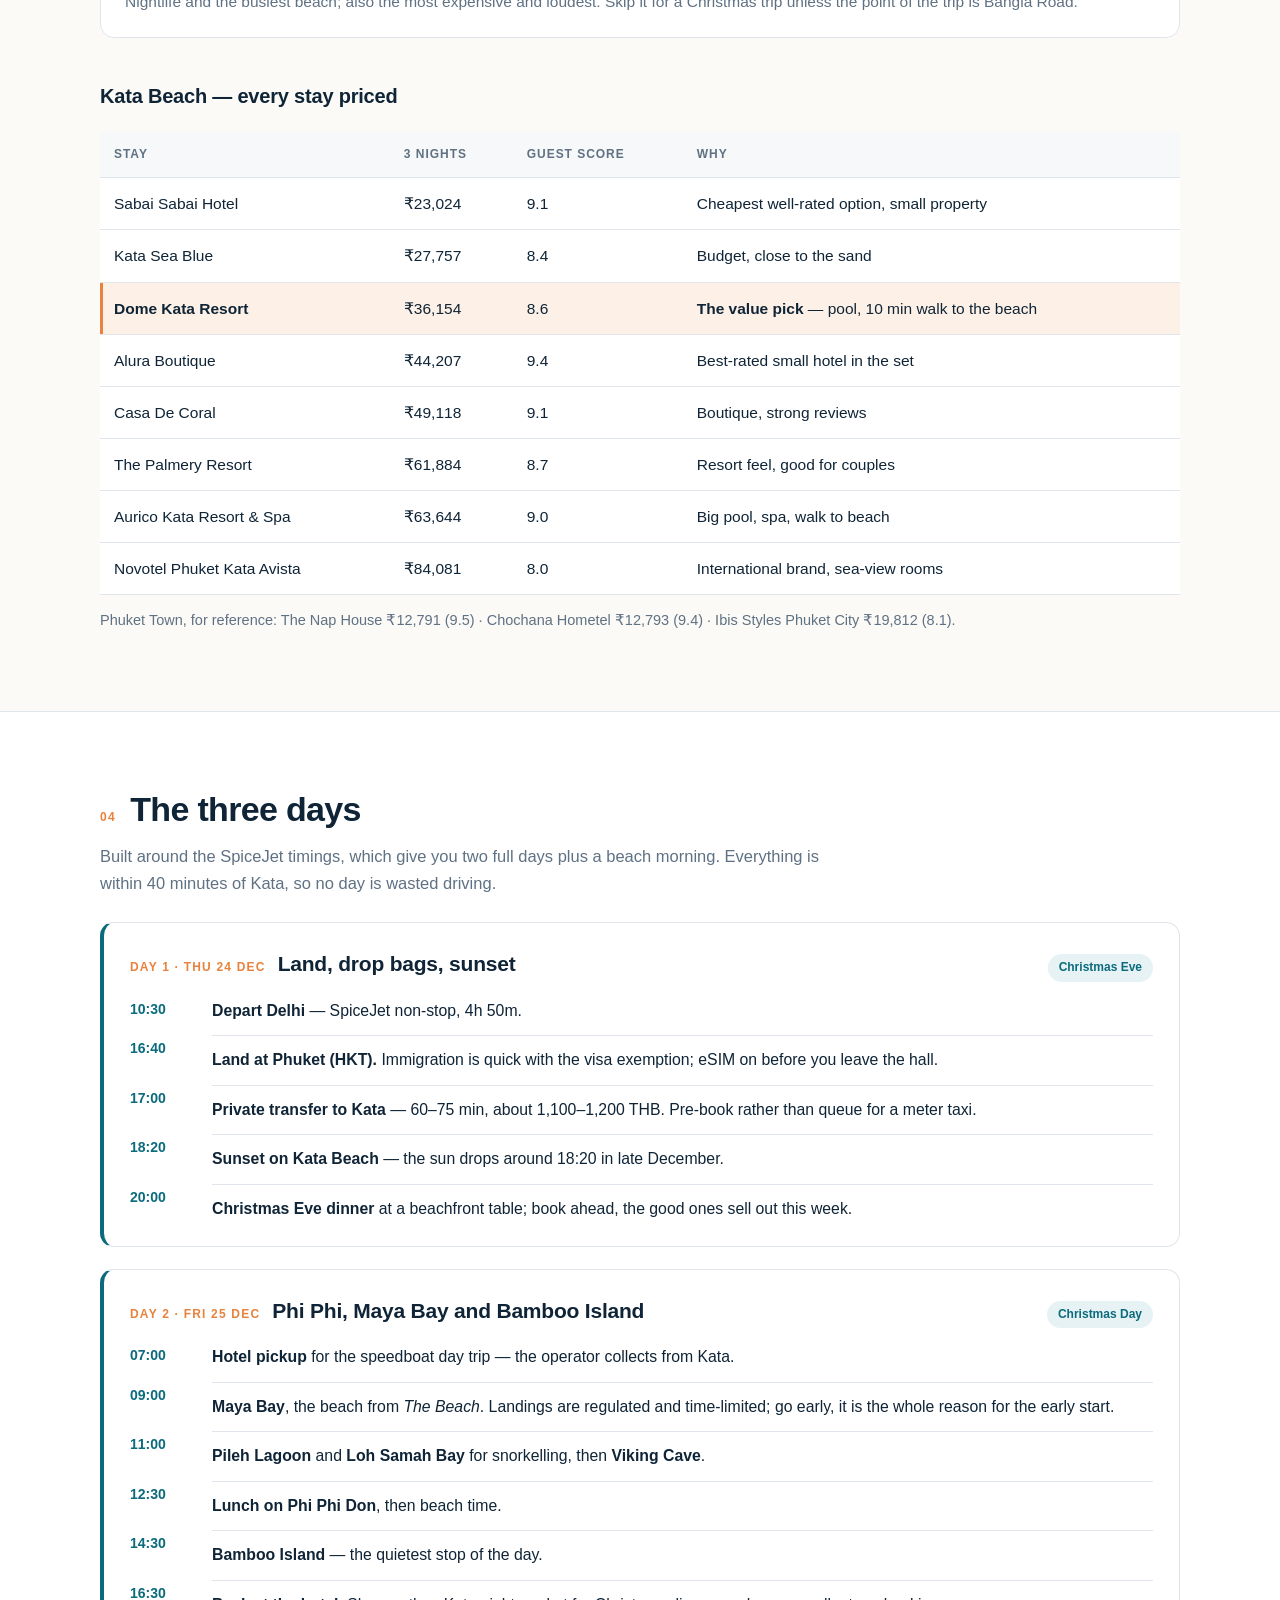
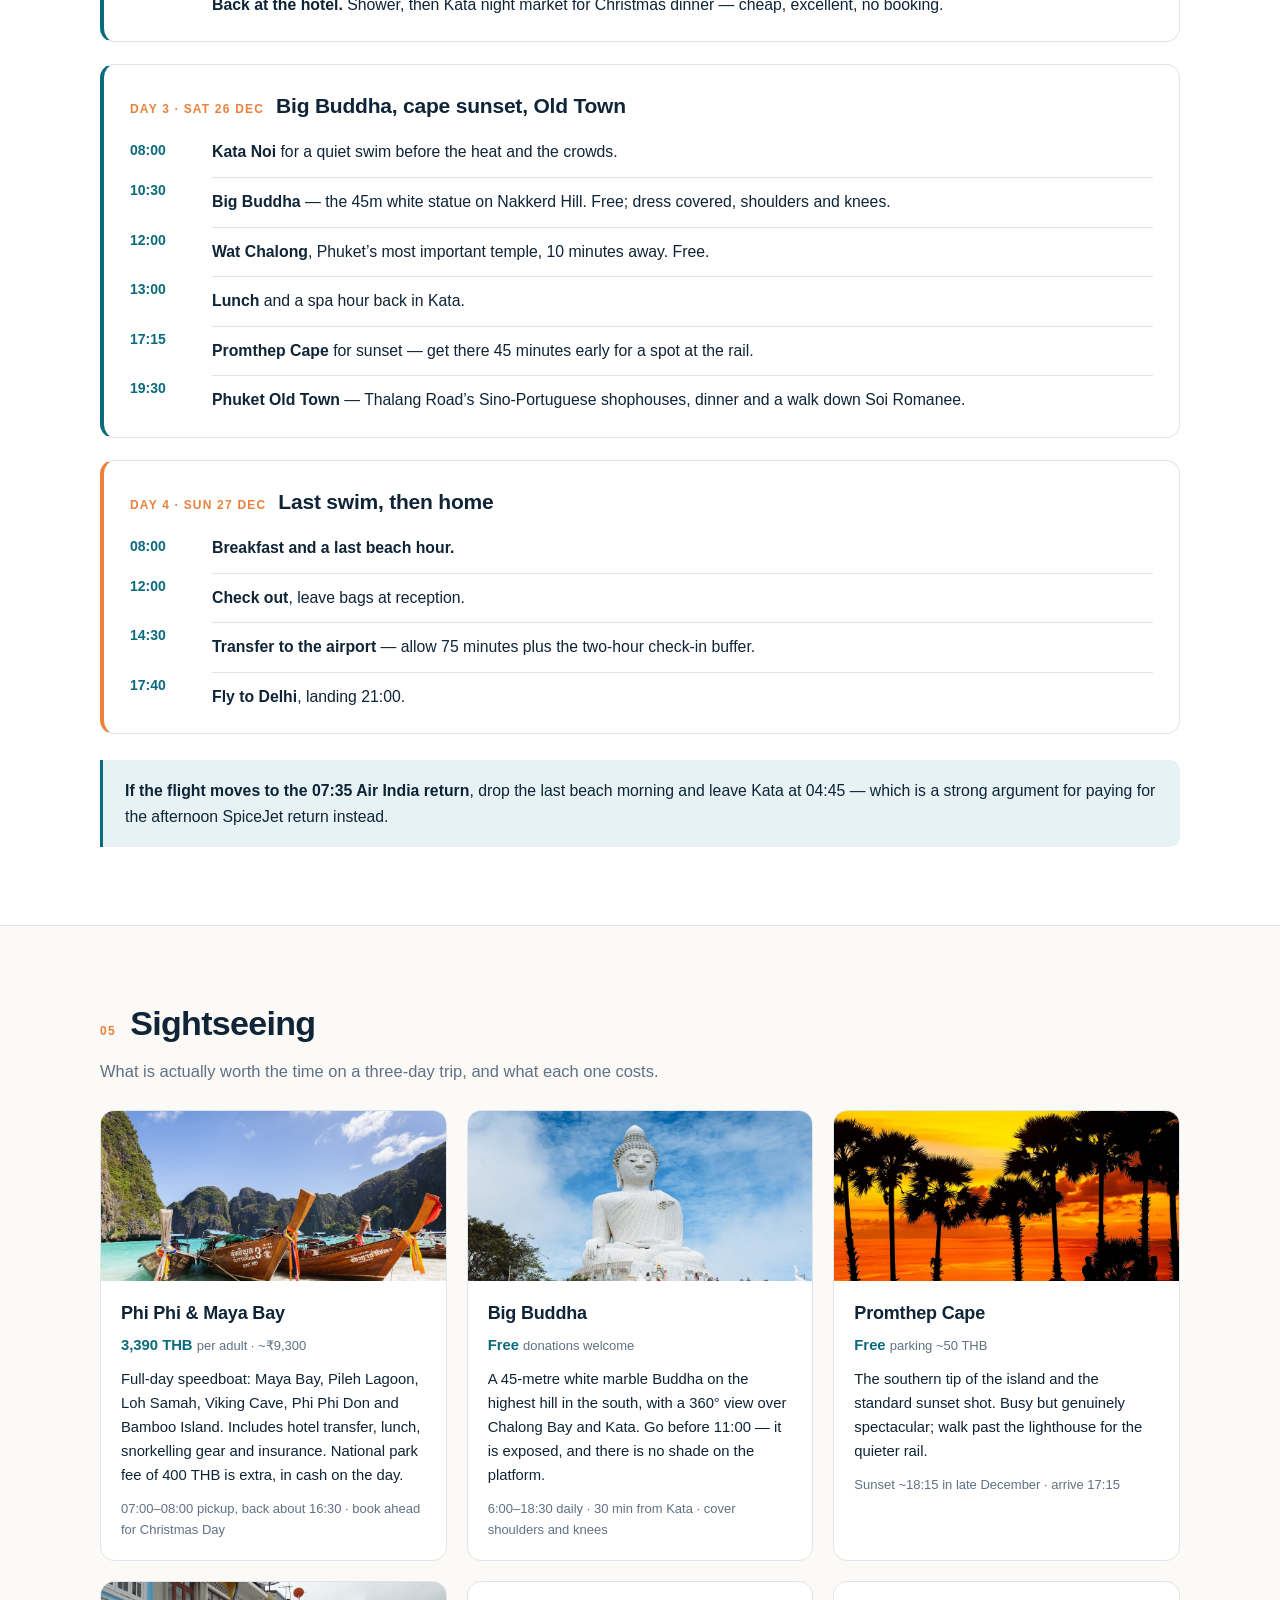
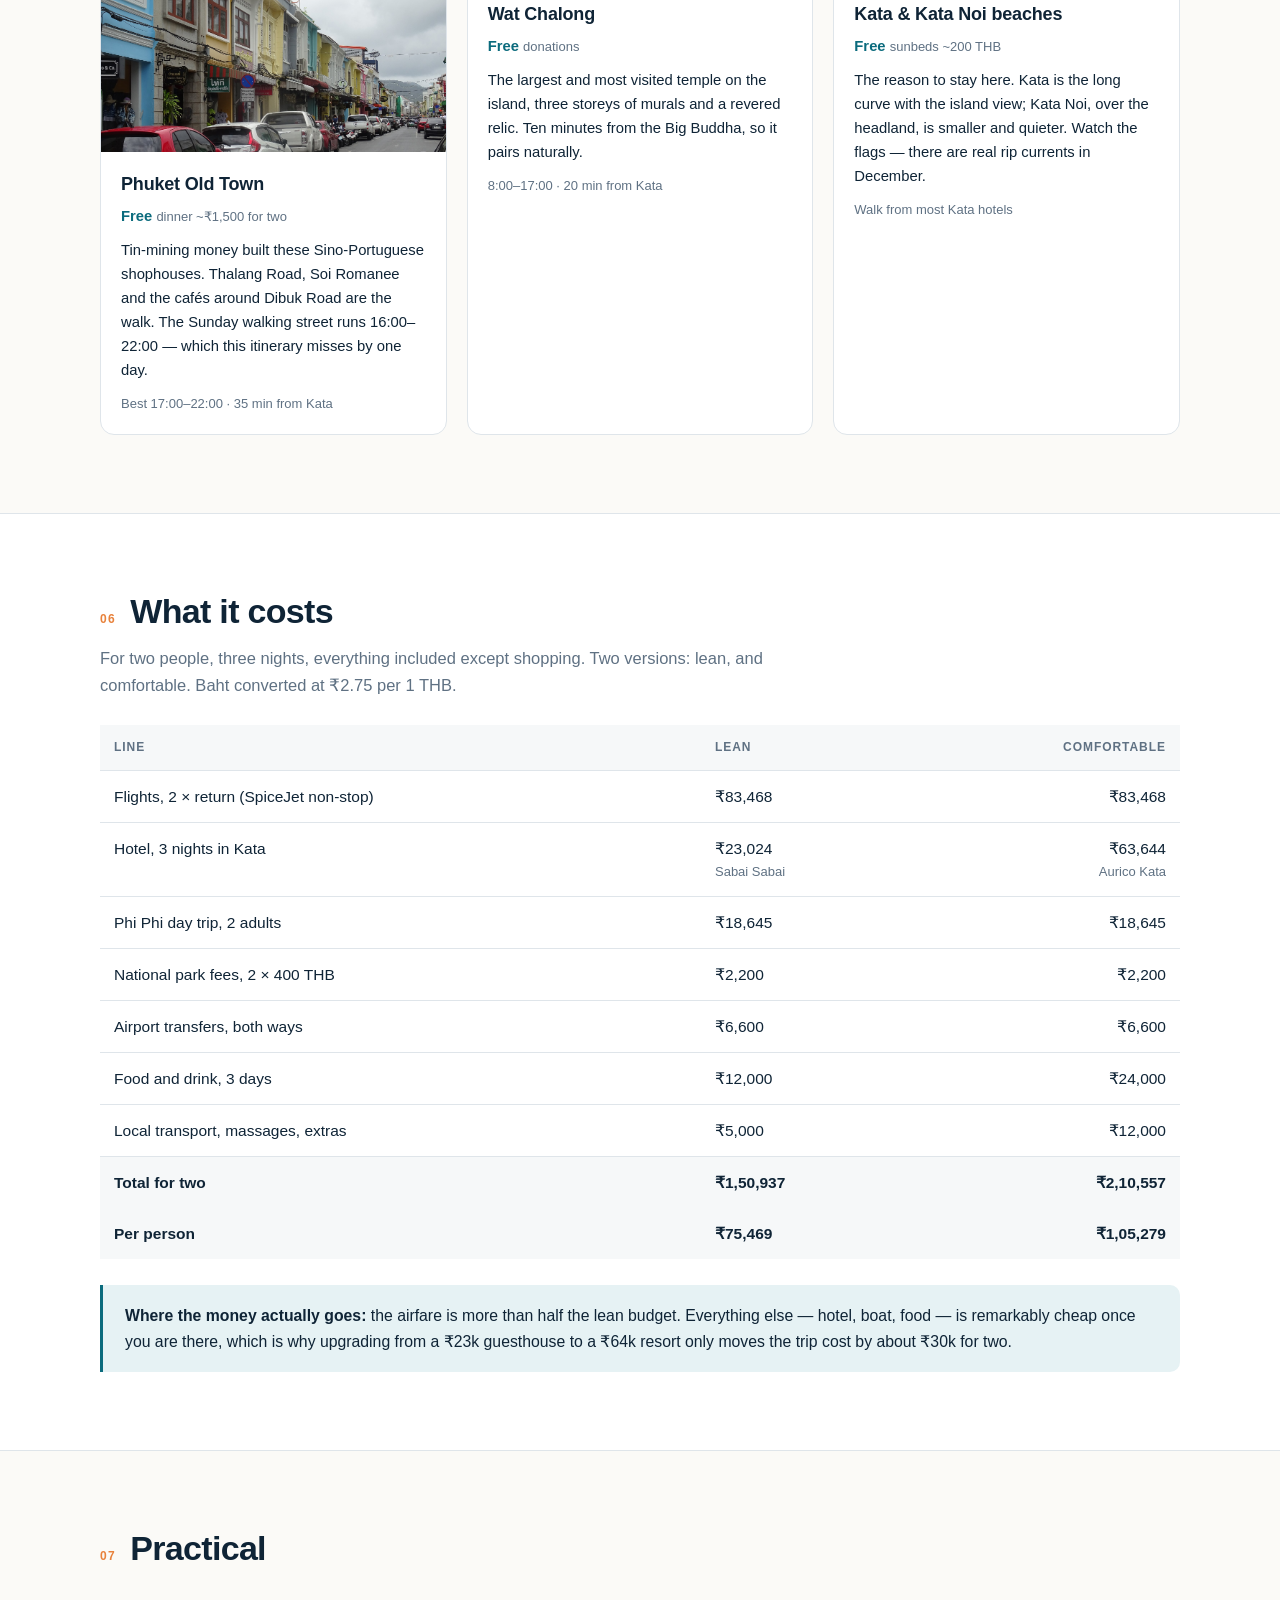
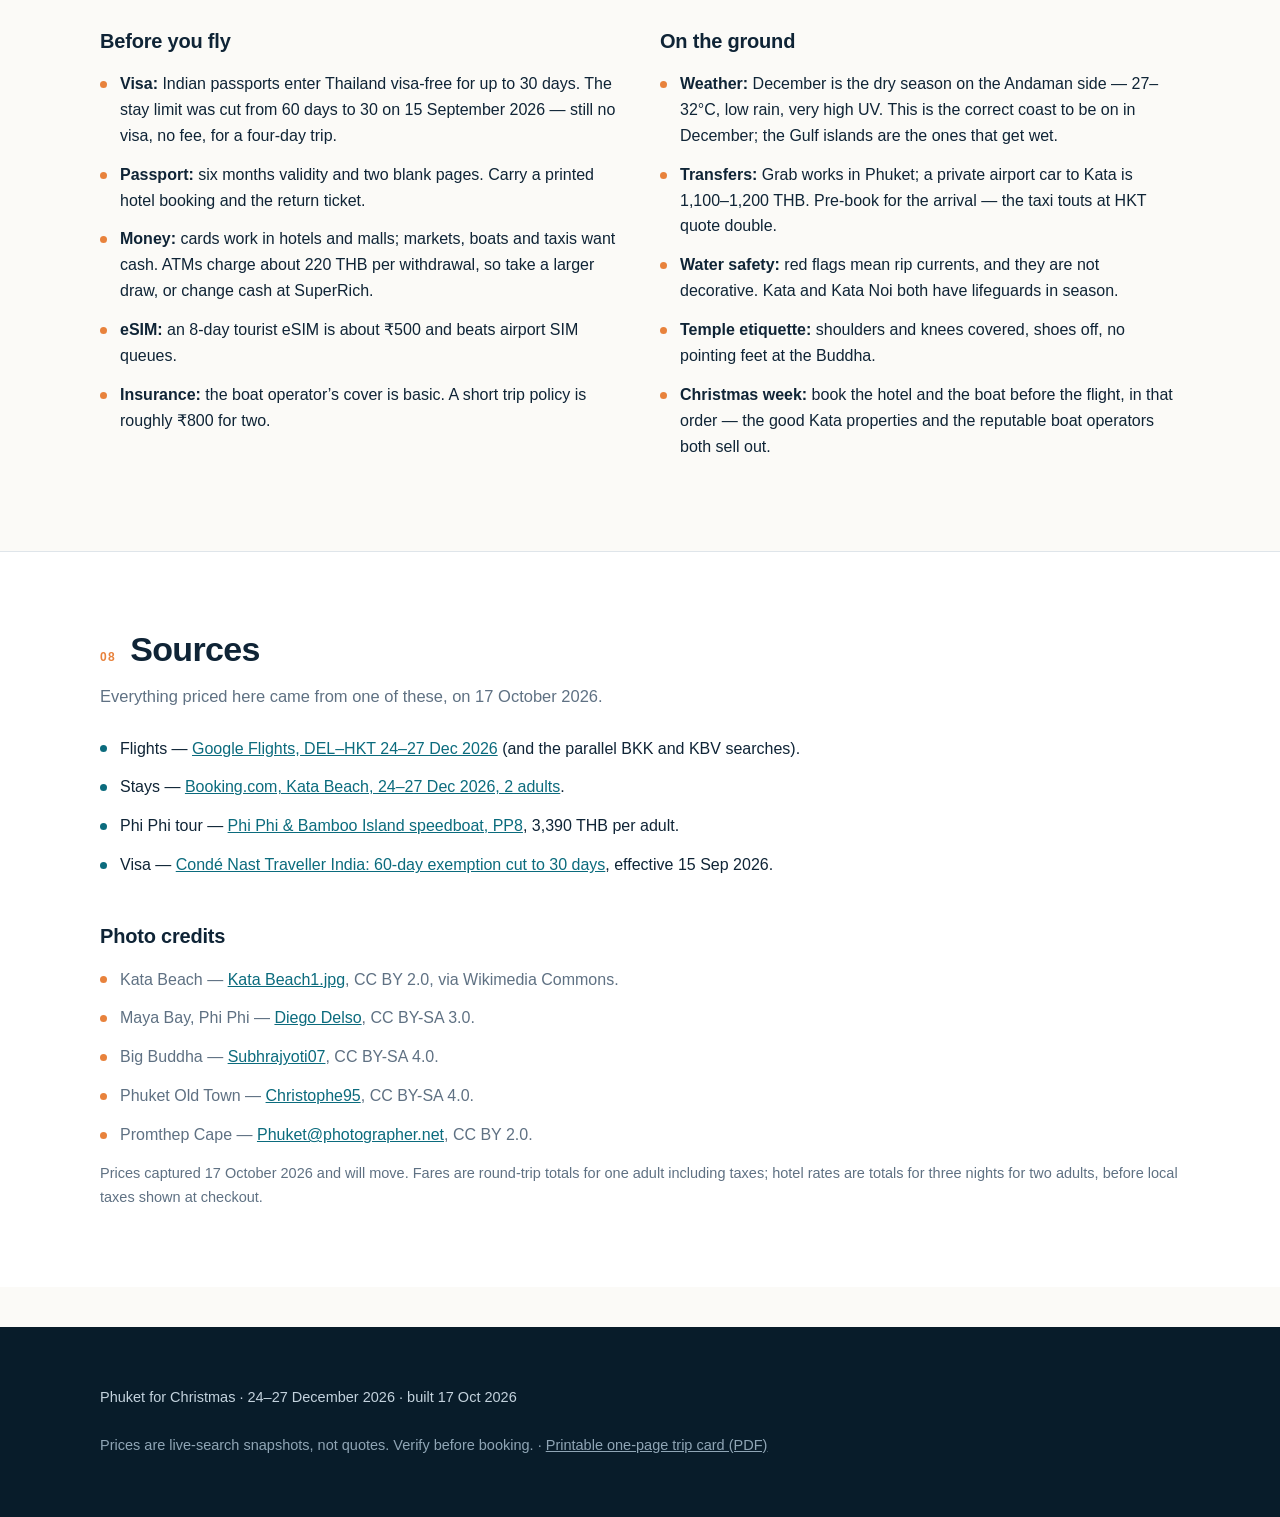
==== commit 8471c996: "Add printable one-page trip card (PDF) and link it from the footer" ====
--- a/index.html
+++ b/index.html
@@ -469,7 +469,8 @@
 <footer>
   <div class="wrap">
     <p>Phuket for Christmas &middot; 24&ndash;27 December 2026 &middot; built 17 Oct 2026</p>
-    <p class="fine">Prices are live-search snapshots, not quotes. Verify before booking.</p>
+    <p class="fine">Prices are live-search snapshots, not quotes. Verify before booking.
+      &middot; <a href="Thailand-Christmas-Trip-Card.pdf" style="color:#8fa5b5">Printable one-page trip card (PDF)</a></p>
   </div>
 </footer>
 
